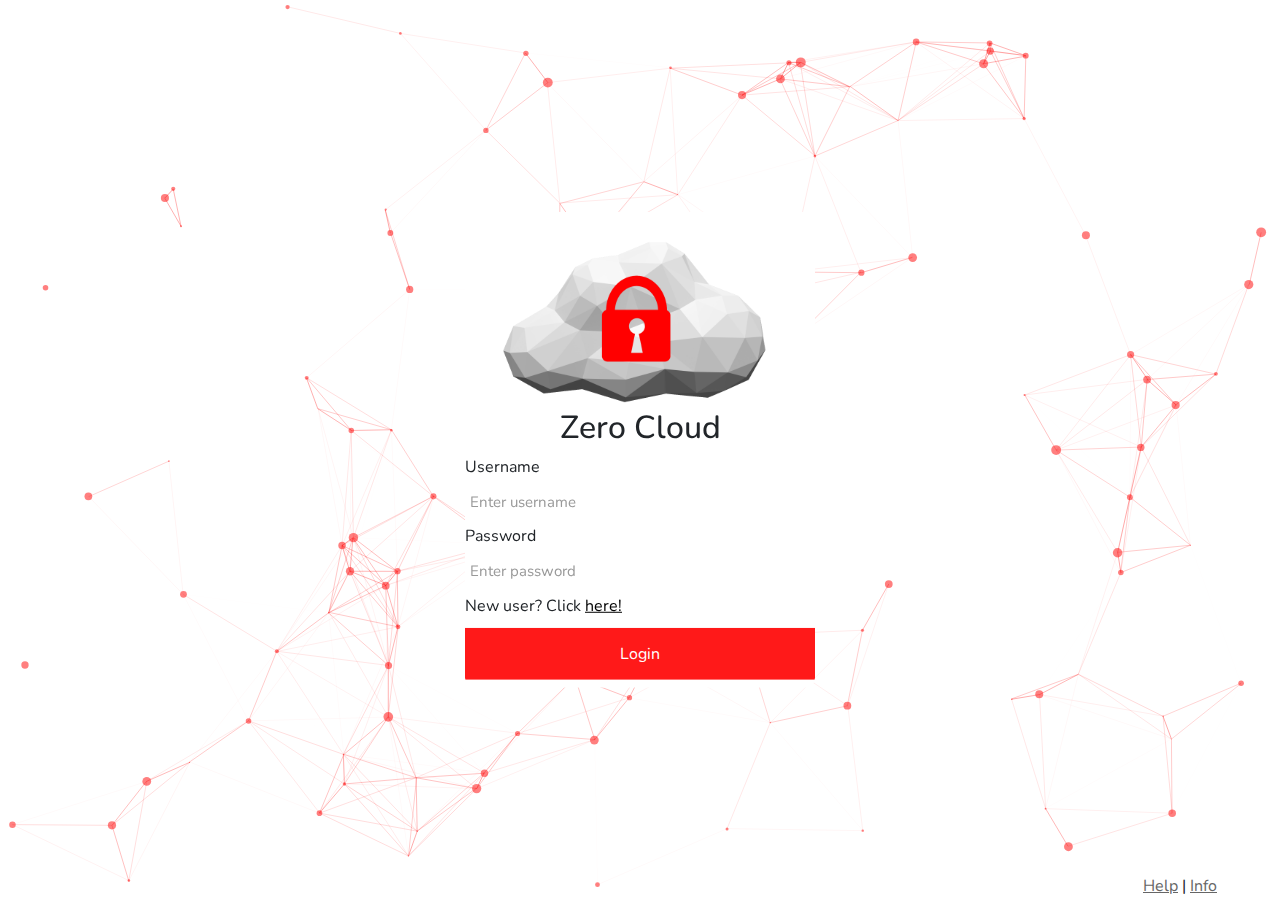
==== index.html @ 81992f3d "Add files via upload" ====
<!DOCTYPE html>
<html lang="en">
<head>
	<title>Zero Cloud</title>
	<meta charset="UTF-8">
	<meta name="viewport" content="width=device-width, initial-scale=1">
<!--===============================================================================================-->	
	<link rel="icon" type="image/png" href="images/icons/favicon.ico"/>
<!--===============================================================================================-->
	<link rel="stylesheet" type="text/css" href="css/util.css">
	<link rel="stylesheet" type="text/css" href="css/main.css">
	<link rel="stylesheet" type="text/css" href="css/bootstrap.css">
	<link rel="stylesheet" type="text/css" href="css/styles.css">
	<link href="https://fonts.googleapis.com/css?family=Nunito&display=swap" rel="stylesheet">
<!--===============================================================================================-->
	<script src="js/jquery-3.2.1.min.js"></script>
	<script src="js/somejs.js"></script>
	<script src="js/bootstrap.js"></script>

</head>
<body>
	
	<!-- <div class="limiter"> -->
	<div id="particles-js">
		<div class="wrap-login100">
			<img src="images/zc_logo.png" class="image-fit">
			<h2 class="login-header">Zero Cloud</h2>
			<form class="validate-form">
				<div class="validate-input" data-validate="Username is required">
					<span >Username</span>
					<input class="input100" type="text" name="username" placeholder="Enter username">
					<span ></span>
				</div>

				<div class="validate-input " data-validate = "Password is required">
					<span >Password</span>
					<input class="input100" type="password" name="pass" placeholder="Enter password">
					<span ></span>
				</div>

				<div>
					<div>
						New user? Click 
						<a class="login-link" data-toggle="modal" href="#myModal">
							here!
						</a>
					</div>
				</div>

				<div>
					<button >
						Login
					</button>
				</div>
			</form>
		</div>
	</div>

	<div class="modal fade" id="myModal" role="dialog">
		<div class=modal-dialog>
			<!-- Modal content-->
			<div class="modal-content">
				<div class="modal-header">
					<h4 class="modal-title">New Account Creation</h4>
				</div>
				<div class="modal-body">
					<div class="container">
						<div>
							<label for="email">Username</label>
						</div>
						<div>
							<input type="text" name="username" required placeholder="Enter Username" class="modal-input-box">
						</div>
				
						<div>
							<label for="psw">Password</label>
						</div>
						<div>
							<input type="password" name="psw" required placeholder="Enter Password" class="modal-input-box">
						</div>
				
						<div>
							<label for="psw-repeat">Confirm Password</label>
						</div>
						<div>
							<input type="password" name="psw-repeat" required placeholder="Enter Password Again" class="modal-input-box">
						</div>
		
						<div>
							<button type="submit">Submit</button>
						</div>
					</div>
				</div>
				<div class="modal-footer">
					<button type="button" class="btn btn-default" data-dismiss="modal">Close</button>
				</div>
			</div>
		</div>	
	</div>

	<div class="index-footer">
		<a href="FILL-IN-LATER">Help</a> | 
		<a href="FILL-IN-LATER">Info</a>
	</div>

<!--===============================================================================================-->
<script src="js/main.js"></script>
<script type="text/javascript" src="js/particles.js"></script>
<script type="text/javascript" src="js/app.js"></script>


</body>
</html>
---- css/util.css ----
/*[ FONT SIZE ]
///////////////////////////////////////////////////////////
*/
.fs-1 {font-size: 1px;}
.fs-2 {font-size: 2px;}
.fs-3 {font-size: 3px;}
.fs-4 {font-size: 4px;}
.fs-5 {font-size: 5px;}
.fs-6 {font-size: 6px;}
.fs-7 {font-size: 7px;}
.fs-8 {font-size: 8px;}
.fs-9 {font-size: 9px;}
.fs-10 {font-size: 10px;}
.fs-11 {font-size: 11px;}
.fs-12 {font-size: 12px;}
.fs-13 {font-size: 13px;}
.fs-14 {font-size: 14px;}
.fs-15 {font-size: 15px;}
.fs-16 {font-size: 16px;}
.fs-17 {font-size: 17px;}
.fs-18 {font-size: 18px;}
.fs-19 {font-size: 19px;}
.fs-20 {font-size: 20px;}
.fs-21 {font-size: 21px;}
.fs-22 {font-size: 22px;}
.fs-23 {font-size: 23px;}
.fs-24 {font-size: 24px;}
.fs-25 {font-size: 25px;}
.fs-26 {font-size: 26px;}
.fs-27 {font-size: 27px;}
.fs-28 {font-size: 28px;}
.fs-29 {font-size: 29px;}
.fs-30 {font-size: 30px;}
.fs-31 {font-size: 31px;}
.fs-32 {font-size: 32px;}
.fs-33 {font-size: 33px;}
.fs-34 {font-size: 34px;}
.fs-35 {font-size: 35px;}
.fs-36 {font-size: 36px;}
.fs-37 {font-size: 37px;}
.fs-38 {font-size: 38px;}
.fs-39 {font-size: 39px;}
.fs-40 {font-size: 40px;}
.fs-41 {font-size: 41px;}
.fs-42 {font-size: 42px;}
.fs-43 {font-size: 43px;}
.fs-44 {font-size: 44px;}
.fs-45 {font-size: 45px;}
.fs-46 {font-size: 46px;}
.fs-47 {font-size: 47px;}
.fs-48 {font-size: 48px;}
.fs-49 {font-size: 49px;}
.fs-50 {font-size: 50px;}
.fs-51 {font-size: 51px;}
.fs-52 {font-size: 52px;}
.fs-53 {font-size: 53px;}
.fs-54 {font-size: 54px;}
.fs-55 {font-size: 55px;}
.fs-56 {font-size: 56px;}
.fs-57 {font-size: 57px;}
.fs-58 {font-size: 58px;}
.fs-59 {font-size: 59px;}
.fs-60 {font-size: 60px;}
.fs-61 {font-size: 61px;}
.fs-62 {font-size: 62px;}
.fs-63 {font-size: 63px;}
.fs-64 {font-size: 64px;}
.fs-65 {font-size: 65px;}
.fs-66 {font-size: 66px;}
.fs-67 {font-size: 67px;}
.fs-68 {font-size: 68px;}
.fs-69 {font-size: 69px;}
.fs-70 {font-size: 70px;}
.fs-71 {font-size: 71px;}
.fs-72 {font-size: 72px;}
.fs-73 {font-size: 73px;}
.fs-74 {font-size: 74px;}
.fs-75 {font-size: 75px;}
.fs-76 {font-size: 76px;}
.fs-77 {font-size: 77px;}
.fs-78 {font-size: 78px;}
.fs-79 {font-size: 79px;}
.fs-80 {font-size: 80px;}
.fs-81 {font-size: 81px;}
.fs-82 {font-size: 82px;}
.fs-83 {font-size: 83px;}
.fs-84 {font-size: 84px;}
.fs-85 {font-size: 85px;}
.fs-86 {font-size: 86px;}
.fs-87 {font-size: 87px;}
.fs-88 {font-size: 88px;}
.fs-89 {font-size: 89px;}
.fs-90 {font-size: 90px;}
.fs-91 {font-size: 91px;}
.fs-92 {font-size: 92px;}
.fs-93 {font-size: 93px;}
.fs-94 {font-size: 94px;}
.fs-95 {font-size: 95px;}
.fs-96 {font-size: 96px;}
.fs-97 {font-size: 97px;}
.fs-98 {font-size: 98px;}
.fs-99 {font-size: 99px;}
.fs-100 {font-size: 100px;}
.fs-101 {font-size: 101px;}
.fs-102 {font-size: 102px;}
.fs-103 {font-size: 103px;}
.fs-104 {font-size: 104px;}
.fs-105 {font-size: 105px;}
.fs-106 {font-size: 106px;}
.fs-107 {font-size: 107px;}
.fs-108 {font-size: 108px;}
.fs-109 {font-size: 109px;}
.fs-110 {font-size: 110px;}
.fs-111 {font-size: 111px;}
.fs-112 {font-size: 112px;}
.fs-113 {font-size: 113px;}
.fs-114 {font-size: 114px;}
.fs-115 {font-size: 115px;}
.fs-116 {font-size: 116px;}
.fs-117 {font-size: 117px;}
.fs-118 {font-size: 118px;}
.fs-119 {font-size: 119px;}
.fs-120 {font-size: 120px;}
.fs-121 {font-size: 121px;}
.fs-122 {font-size: 122px;}
.fs-123 {font-size: 123px;}
.fs-124 {font-size: 124px;}
.fs-125 {font-size: 125px;}
.fs-126 {font-size: 126px;}
.fs-127 {font-size: 127px;}
.fs-128 {font-size: 128px;}
.fs-129 {font-size: 129px;}
.fs-130 {font-size: 130px;}
.fs-131 {font-size: 131px;}
.fs-132 {font-size: 132px;}
.fs-133 {font-size: 133px;}
.fs-134 {font-size: 134px;}
.fs-135 {font-size: 135px;}
.fs-136 {font-size: 136px;}
.fs-137 {font-size: 137px;}
.fs-138 {font-size: 138px;}
.fs-139 {font-size: 139px;}
.fs-140 {font-size: 140px;}
.fs-141 {font-size: 141px;}
.fs-142 {font-size: 142px;}
.fs-143 {font-size: 143px;}
.fs-144 {font-size: 144px;}
.fs-145 {font-size: 145px;}
.fs-146 {font-size: 146px;}
.fs-147 {font-size: 147px;}
.fs-148 {font-size: 148px;}
.fs-149 {font-size: 149px;}
.fs-150 {font-size: 150px;}
.fs-151 {font-size: 151px;}
.fs-152 {font-size: 152px;}
.fs-153 {font-size: 153px;}
.fs-154 {font-size: 154px;}
.fs-155 {font-size: 155px;}
.fs-156 {font-size: 156px;}
.fs-157 {font-size: 157px;}
.fs-158 {font-size: 158px;}
.fs-159 {font-size: 159px;}
.fs-160 {font-size: 160px;}
.fs-161 {font-size: 161px;}
.fs-162 {font-size: 162px;}
.fs-163 {font-size: 163px;}
.fs-164 {font-size: 164px;}
.fs-165 {font-size: 165px;}
.fs-166 {font-size: 166px;}
.fs-167 {font-size: 167px;}
.fs-168 {font-size: 168px;}
.fs-169 {font-size: 169px;}
.fs-170 {font-size: 170px;}
.fs-171 {font-size: 171px;}
.fs-172 {font-size: 172px;}
.fs-173 {font-size: 173px;}
.fs-174 {font-size: 174px;}
.fs-175 {font-size: 175px;}
.fs-176 {font-size: 176px;}
.fs-177 {font-size: 177px;}
.fs-178 {font-size: 178px;}
.fs-179 {font-size: 179px;}
.fs-180 {font-size: 180px;}
.fs-181 {font-size: 181px;}
.fs-182 {font-size: 182px;}
.fs-183 {font-size: 183px;}
.fs-184 {font-size: 184px;}
.fs-185 {font-size: 185px;}
.fs-186 {font-size: 186px;}
.fs-187 {font-size: 187px;}
.fs-188 {font-size: 188px;}
.fs-189 {font-size: 189px;}
.fs-190 {font-size: 190px;}
.fs-191 {font-size: 191px;}
.fs-192 {font-size: 192px;}
.fs-193 {font-size: 193px;}
.fs-194 {font-size: 194px;}
.fs-195 {font-size: 195px;}
.fs-196 {font-size: 196px;}
.fs-197 {font-size: 197px;}
.fs-198 {font-size: 198px;}
.fs-199 {font-size: 199px;}
.fs-200 {font-size: 200px;}

/*[ PADDING ]
///////////////////////////////////////////////////////////
*/
.p-t-0 {padding-top: 0px;}
.p-t-1 {padding-top: 1px;}
.p-t-2 {padding-top: 2px;}
.p-t-3 {padding-top: 3px;}
.p-t-4 {padding-top: 4px;}
.p-t-5 {padding-top: 5px;}
.p-t-6 {padding-top: 6px;}
.p-t-7 {padding-top: 7px;}
.p-t-8 {padding-top: 8px;}
.p-t-9 {padding-top: 9px;}
.p-t-10 {padding-top: 10px;}
.p-t-11 {padding-top: 11px;}
.p-t-12 {padding-top: 12px;}
.p-t-13 {padding-top: 13px;}
.p-t-14 {padding-top: 14px;}
.p-t-15 {padding-top: 15px;}
.p-t-16 {padding-top: 16px;}
.p-t-17 {padding-top: 17px;}
.p-t-18 {padding-top: 18px;}
.p-t-19 {padding-top: 19px;}
.p-t-20 {padding-top: 20px;}
.p-t-21 {padding-top: 21px;}
.p-t-22 {padding-top: 22px;}
.p-t-23 {padding-top: 23px;}
.p-t-24 {padding-top: 24px;}
.p-t-25 {padding-top: 25px;}
.p-t-26 {padding-top: 26px;}
.p-t-27 {padding-top: 27px;}
.p-t-28 {padding-top: 28px;}
.p-t-29 {padding-top: 29px;}
.p-t-30 {padding-top: 30px;}
.p-t-31 {padding-top: 31px;}
.p-t-32 {padding-top: 32px;}
.p-t-33 {padding-top: 33px;}
.p-t-34 {padding-top: 34px;}
.p-t-35 {padding-top: 35px;}
.p-t-36 {padding-top: 36px;}
.p-t-37 {padding-top: 37px;}
.p-t-38 {padding-top: 38px;}
.p-t-39 {padding-top: 39px;}
.p-t-40 {padding-top: 40px;}
.p-t-41 {padding-top: 41px;}
.p-t-42 {padding-top: 42px;}
.p-t-43 {padding-top: 43px;}
.p-t-44 {padding-top: 44px;}
.p-t-45 {padding-top: 45px;}
.p-t-46 {padding-top: 46px;}
.p-t-47 {padding-top: 47px;}
.p-t-48 {padding-top: 48px;}
.p-t-49 {padding-top: 49px;}
.p-t-50 {padding-top: 50px;}
.p-t-51 {padding-top: 51px;}
.p-t-52 {padding-top: 52px;}
.p-t-53 {padding-top: 53px;}
.p-t-54 {padding-top: 54px;}
.p-t-55 {padding-top: 55px;}
.p-t-56 {padding-top: 56px;}
.p-t-57 {padding-top: 57px;}
.p-t-58 {padding-top: 58px;}
.p-t-59 {padding-top: 59px;}
.p-t-60 {padding-top: 60px;}
.p-t-61 {padding-top: 61px;}
.p-t-62 {padding-top: 62px;}
.p-t-63 {padding-top: 63px;}
.p-t-64 {padding-top: 64px;}
.p-t-65 {padding-top: 65px;}
.p-t-66 {padding-top: 66px;}
.p-t-67 {padding-top: 67px;}
.p-t-68 {padding-top: 68px;}
.p-t-69 {padding-top: 69px;}
.p-t-70 {padding-top: 70px;}
.p-t-71 {padding-top: 71px;}
.p-t-72 {padding-top: 72px;}
.p-t-73 {padding-top: 73px;}
.p-t-74 {padding-top: 74px;}
.p-t-75 {padding-top: 75px;}
.p-t-76 {padding-top: 76px;}
.p-t-77 {padding-top: 77px;}
.p-t-78 {padding-top: 78px;}
.p-t-79 {padding-top: 79px;}
.p-t-80 {padding-top: 80px;}
.p-t-81 {padding-top: 81px;}
.p-t-82 {padding-top: 82px;}
.p-t-83 {padding-top: 83px;}
.p-t-84 {padding-top: 84px;}
.p-t-85 {padding-top: 85px;}
.p-t-86 {padding-top: 86px;}
.p-t-87 {padding-top: 87px;}
.p-t-88 {padding-top: 88px;}
.p-t-89 {padding-top: 89px;}
.p-t-90 {padding-top: 90px;}
.p-t-91 {padding-top: 91px;}
.p-t-92 {padding-top: 92px;}
.p-t-93 {padding-top: 93px;}
.p-t-94 {padding-top: 94px;}
.p-t-95 {padding-top: 95px;}
.p-t-96 {padding-top: 96px;}
.p-t-97 {padding-top: 97px;}
.p-t-98 {padding-top: 98px;}
.p-t-99 {padding-top: 99px;}
.p-t-100 {padding-top: 100px;}
.p-t-101 {padding-top: 101px;}
.p-t-102 {padding-top: 102px;}
.p-t-103 {padding-top: 103px;}
.p-t-104 {padding-top: 104px;}
.p-t-105 {padding-top: 105px;}
.p-t-106 {padding-top: 106px;}
.p-t-107 {padding-top: 107px;}
.p-t-108 {padding-top: 108px;}
.p-t-109 {padding-top: 109px;}
.p-t-110 {padding-top: 110px;}
.p-t-111 {padding-top: 111px;}
.p-t-112 {padding-top: 112px;}
.p-t-113 {padding-top: 113px;}
.p-t-114 {padding-top: 114px;}
.p-t-115 {padding-top: 115px;}
.p-t-116 {padding-top: 116px;}
.p-t-117 {padding-top: 117px;}
.p-t-118 {padding-top: 118px;}
.p-t-119 {padding-top: 119px;}
.p-t-120 {padding-top: 120px;}
.p-t-121 {padding-top: 121px;}
.p-t-122 {padding-top: 122px;}
.p-t-123 {padding-top: 123px;}
.p-t-124 {padding-top: 124px;}
.p-t-125 {padding-top: 125px;}
.p-t-126 {padding-top: 126px;}
.p-t-127 {padding-top: 127px;}
.p-t-128 {padding-top: 128px;}
.p-t-129 {padding-top: 129px;}
.p-t-130 {padding-top: 130px;}
.p-t-131 {padding-top: 131px;}
.p-t-132 {padding-top: 132px;}
.p-t-133 {padding-top: 133px;}
.p-t-134 {padding-top: 134px;}
.p-t-135 {padding-top: 135px;}
.p-t-136 {padding-top: 136px;}
.p-t-137 {padding-top: 137px;}
.p-t-138 {padding-top: 138px;}
.p-t-139 {padding-top: 139px;}
.p-t-140 {padding-top: 140px;}
.p-t-141 {padding-top: 141px;}
.p-t-142 {padding-top: 142px;}
.p-t-143 {padding-top: 143px;}
.p-t-144 {padding-top: 144px;}
.p-t-145 {padding-top: 145px;}
.p-t-146 {padding-top: 146px;}
.p-t-147 {padding-top: 147px;}
.p-t-148 {padding-top: 148px;}
.p-t-149 {padding-top: 149px;}
.p-t-150 {padding-top: 150px;}
.p-t-151 {padding-top: 151px;}
.p-t-152 {padding-top: 152px;}
.p-t-153 {padding-top: 153px;}
.p-t-154 {padding-top: 154px;}
.p-t-155 {padding-top: 155px;}
.p-t-156 {padding-top: 156px;}
.p-t-157 {padding-top: 157px;}
.p-t-158 {padding-top: 158px;}
.p-t-159 {padding-top: 159px;}
.p-t-160 {padding-top: 160px;}
.p-t-161 {padding-top: 161px;}
.p-t-162 {padding-top: 162px;}
.p-t-163 {padding-top: 163px;}
.p-t-164 {padding-top: 164px;}
.p-t-165 {padding-top: 165px;}
.p-t-166 {padding-top: 166px;}
.p-t-167 {padding-top: 167px;}
.p-t-168 {padding-top: 168px;}
.p-t-169 {padding-top: 169px;}
.p-t-170 {padding-top: 170px;}
.p-t-171 {padding-top: 171px;}
.p-t-172 {padding-top: 172px;}
.p-t-173 {padding-top: 173px;}
.p-t-174 {padding-top: 174px;}
.p-t-175 {padding-top: 175px;}
.p-t-176 {padding-top: 176px;}
.p-t-177 {padding-top: 177px;}
.p-t-178 {padding-top: 178px;}
.p-t-179 {padding-top: 179px;}
.p-t-180 {padding-top: 180px;}
.p-t-181 {padding-top: 181px;}
.p-t-182 {padding-top: 182px;}
.p-t-183 {padding-top: 183px;}
.p-t-184 {padding-top: 184px;}
.p-t-185 {padding-top: 185px;}
.p-t-186 {padding-top: 186px;}
.p-t-187 {padding-top: 187px;}
.p-t-188 {padding-top: 188px;}
.p-t-189 {padding-top: 189px;}
.p-t-190 {padding-top: 190px;}
.p-t-191 {padding-top: 191px;}
.p-t-192 {padding-top: 192px;}
.p-t-193 {padding-top: 193px;}
.p-t-194 {padding-top: 194px;}
.p-t-195 {padding-top: 195px;}
.p-t-196 {padding-top: 196px;}
.p-t-197 {padding-top: 197px;}
.p-t-198 {padding-top: 198px;}
.p-t-199 {padding-top: 199px;}
.p-t-200 {padding-top: 200px;}
.p-t-201 {padding-top: 201px;}
.p-t-202 {padding-top: 202px;}
.p-t-203 {padding-top: 203px;}
.p-t-204 {padding-top: 204px;}
.p-t-205 {padding-top: 205px;}
.p-t-206 {padding-top: 206px;}
.p-t-207 {padding-top: 207px;}
.p-t-208 {padding-top: 208px;}
.p-t-209 {padding-top: 209px;}
.p-t-210 {padding-top: 210px;}
.p-t-211 {padding-top: 211px;}
.p-t-212 {padding-top: 212px;}
.p-t-213 {padding-top: 213px;}
.p-t-214 {padding-top: 214px;}
.p-t-215 {padding-top: 215px;}
.p-t-216 {padding-top: 216px;}
.p-t-217 {padding-top: 217px;}
.p-t-218 {padding-top: 218px;}
.p-t-219 {padding-top: 219px;}
.p-t-220 {padding-top: 220px;}
.p-t-221 {padding-top: 221px;}
.p-t-222 {padding-top: 222px;}
.p-t-223 {padding-top: 223px;}
.p-t-224 {padding-top: 224px;}
.p-t-225 {padding-top: 225px;}
.p-t-226 {padding-top: 226px;}
.p-t-227 {padding-top: 227px;}
.p-t-228 {padding-top: 228px;}
.p-t-229 {padding-top: 229px;}
.p-t-230 {padding-top: 230px;}
.p-t-231 {padding-top: 231px;}
.p-t-232 {padding-top: 232px;}
.p-t-233 {padding-top: 233px;}
.p-t-234 {padding-top: 234px;}
.p-t-235 {padding-top: 235px;}
.p-t-236 {padding-top: 236px;}
.p-t-237 {padding-top: 237px;}
.p-t-238 {padding-top: 238px;}
.p-t-239 {padding-top: 239px;}
.p-t-240 {padding-top: 240px;}
.p-t-241 {padding-top: 241px;}
.p-t-242 {padding-top: 242px;}
.p-t-243 {padding-top: 243px;}
.p-t-244 {padding-top: 244px;}
.p-t-245 {padding-top: 245px;}
.p-t-246 {padding-top: 246px;}
.p-t-247 {padding-top: 247px;}
.p-t-248 {padding-top: 248px;}
.p-t-249 {padding-top: 249px;}
.p-t-250 {padding-top: 250px;}
.p-b-0 {padding-bottom: 0px;}
.p-b-1 {padding-bottom: 1px;}
.p-b-2 {padding-bottom: 2px;}
.p-b-3 {padding-bottom: 3px;}
.p-b-4 {padding-bottom: 4px;}
.p-b-5 {padding-bottom: 5px;}
.p-b-6 {padding-bottom: 6px;}
.p-b-7 {padding-bottom: 7px;}
.p-b-8 {padding-bottom: 8px;}
.p-b-9 {padding-bottom: 9px;}
.p-b-10 {padding-bottom: 10px;}
.p-b-11 {padding-bottom: 11px;}
.p-b-12 {padding-bottom: 12px;}
.p-b-13 {padding-bottom: 13px;}
.p-b-14 {padding-bottom: 14px;}
.p-b-15 {padding-bottom: 15px;}
.p-b-16 {padding-bottom: 16px;}
.p-b-17 {padding-bottom: 17px;}
.p-b-18 {padding-bottom: 18px;}
.p-b-19 {padding-bottom: 19px;}
.p-b-20 {padding-bottom: 20px;}
.p-b-21 {padding-bottom: 21px;}
.p-b-22 {padding-bottom: 22px;}
.p-b-23 {padding-bottom: 23px;}
.p-b-24 {padding-bottom: 24px;}
.p-b-25 {padding-bottom: 25px;}
.p-b-26 {padding-bottom: 26px;}
.p-b-27 {padding-bottom: 27px;}
.p-b-28 {padding-bottom: 28px;}
.p-b-29 {padding-bottom: 29px;}
.p-b-30 {padding-bottom: 30px;}
.p-b-31 {padding-bottom: 31px;}
.p-b-32 {padding-bottom: 32px;}
.p-b-33 {padding-bottom: 33px;}
.p-b-34 {padding-bottom: 34px;}
.p-b-35 {padding-bottom: 35px;}
.p-b-36 {padding-bottom: 36px;}
.p-b-37 {padding-bottom: 37px;}
.p-b-38 {padding-bottom: 38px;}
.p-b-39 {padding-bottom: 39px;}
.p-b-40 {padding-bottom: 40px;}
.p-b-41 {padding-bottom: 41px;}
.p-b-42 {padding-bottom: 42px;}
.p-b-43 {padding-bottom: 43px;}
.p-b-44 {padding-bottom: 44px;}
.p-b-45 {padding-bottom: 45px;}
.p-b-46 {padding-bottom: 46px;}
.p-b-47 {padding-bottom: 47px;}
.p-b-48 {padding-bottom: 48px;}
.p-b-49 {padding-bottom: 49px;}
.p-b-50 {padding-bottom: 50px;}
.p-b-51 {padding-bottom: 51px;}
.p-b-52 {padding-bottom: 52px;}
.p-b-53 {padding-bottom: 53px;}
.p-b-54 {padding-bottom: 54px;}
.p-b-55 {padding-bottom: 55px;}
.p-b-56 {padding-bottom: 56px;}
.p-b-57 {padding-bottom: 57px;}
.p-b-58 {padding-bottom: 58px;}
.p-b-59 {padding-bottom: 59px;}
.p-b-60 {padding-bottom: 60px;}
.p-b-61 {padding-bottom: 61px;}
.p-b-62 {padding-bottom: 62px;}
.p-b-63 {padding-bottom: 63px;}
.p-b-64 {padding-bottom: 64px;}
.p-b-65 {padding-bottom: 65px;}
.p-b-66 {padding-bottom: 66px;}
.p-b-67 {padding-bottom: 67px;}
.p-b-68 {padding-bottom: 68px;}
.p-b-69 {padding-bottom: 69px;}
.p-b-70 {padding-bottom: 70px;}
.p-b-71 {padding-bottom: 71px;}
.p-b-72 {padding-bottom: 72px;}
.p-b-73 {padding-bottom: 73px;}
.p-b-74 {padding-bottom: 74px;}
.p-b-75 {padding-bottom: 75px;}
.p-b-76 {padding-bottom: 76px;}
.p-b-77 {padding-bottom: 77px;}
.p-b-78 {padding-bottom: 78px;}
.p-b-79 {padding-bottom: 79px;}
.p-b-80 {padding-bottom: 80px;}
.p-b-81 {padding-bottom: 81px;}
.p-b-82 {padding-bottom: 82px;}
.p-b-83 {padding-bottom: 83px;}
.p-b-84 {padding-bottom: 84px;}
.p-b-85 {padding-bottom: 85px;}
.p-b-86 {padding-bottom: 86px;}
.p-b-87 {padding-bottom: 87px;}
.p-b-88 {padding-bottom: 88px;}
.p-b-89 {padding-bottom: 89px;}
.p-b-90 {padding-bottom: 90px;}
.p-b-91 {padding-bottom: 91px;}
.p-b-92 {padding-bottom: 92px;}
.p-b-93 {padding-bottom: 93px;}
.p-b-94 {padding-bottom: 94px;}
.p-b-95 {padding-bottom: 95px;}
.p-b-96 {padding-bottom: 96px;}
.p-b-97 {padding-bottom: 97px;}
.p-b-98 {padding-bottom: 98px;}
.p-b-99 {padding-bottom: 99px;}
.p-b-100 {padding-bottom: 100px;}
.p-b-101 {padding-bottom: 101px;}
.p-b-102 {padding-bottom: 102px;}
.p-b-103 {padding-bottom: 103px;}
.p-b-104 {padding-bottom: 104px;}
.p-b-105 {padding-bottom: 105px;}
.p-b-106 {padding-bottom: 106px;}
.p-b-107 {padding-bottom: 107px;}
.p-b-108 {padding-bottom: 108px;}
.p-b-109 {padding-bottom: 109px;}
.p-b-110 {padding-bottom: 110px;}
.p-b-111 {padding-bottom: 111px;}
.p-b-112 {padding-bottom: 112px;}
.p-b-113 {padding-bottom: 113px;}
.p-b-114 {padding-bottom: 114px;}
.p-b-115 {padding-bottom: 115px;}
.p-b-116 {padding-bottom: 116px;}
.p-b-117 {padding-bottom: 117px;}
.p-b-118 {padding-bottom: 118px;}
.p-b-119 {padding-bottom: 119px;}
.p-b-120 {padding-bottom: 120px;}
.p-b-121 {padding-bottom: 121px;}
.p-b-122 {padding-bottom: 122px;}
.p-b-123 {padding-bottom: 123px;}
.p-b-124 {padding-bottom: 124px;}
.p-b-125 {padding-bottom: 125px;}
.p-b-126 {padding-bottom: 126px;}
.p-b-127 {padding-bottom: 127px;}
.p-b-128 {padding-bottom: 128px;}
.p-b-129 {padding-bottom: 129px;}
.p-b-130 {padding-bottom: 130px;}
.p-b-131 {padding-bottom: 131px;}
.p-b-132 {padding-bottom: 132px;}
.p-b-133 {padding-bottom: 133px;}
.p-b-134 {padding-bottom: 134px;}
.p-b-135 {padding-bottom: 135px;}
.p-b-136 {padding-bottom: 136px;}
.p-b-137 {padding-bottom: 137px;}
.p-b-138 {padding-bottom: 138px;}
.p-b-139 {padding-bottom: 139px;}
.p-b-140 {padding-bottom: 140px;}
.p-b-141 {padding-bottom: 141px;}
.p-b-142 {padding-bottom: 142px;}
.p-b-143 {padding-bottom: 143px;}
.p-b-144 {padding-bottom: 144px;}
.p-b-145 {padding-bottom: 145px;}
.p-b-146 {padding-bottom: 146px;}
.p-b-147 {padding-bottom: 147px;}
.p-b-148 {padding-bottom: 148px;}
.p-b-149 {padding-bottom: 149px;}
.p-b-150 {padding-bottom: 150px;}
.p-b-151 {padding-bottom: 151px;}
.p-b-152 {padding-bottom: 152px;}
.p-b-153 {padding-bottom: 153px;}
.p-b-154 {padding-bottom: 154px;}
.p-b-155 {padding-bottom: 155px;}
.p-b-156 {padding-bottom: 156px;}
.p-b-157 {padding-bottom: 157px;}
.p-b-158 {padding-bottom: 158px;}
.p-b-159 {padding-bottom: 159px;}
.p-b-160 {padding-bottom: 160px;}
.p-b-161 {padding-bottom: 161px;}
.p-b-162 {padding-bottom: 162px;}
.p-b-163 {padding-bottom: 163px;}
.p-b-164 {padding-bottom: 164px;}
.p-b-165 {padding-bottom: 165px;}
.p-b-166 {padding-bottom: 166px;}
.p-b-167 {padding-bottom: 167px;}
.p-b-168 {padding-bottom: 168px;}
.p-b-169 {padding-bottom: 169px;}
.p-b-170 {padding-bottom: 170px;}
.p-b-171 {padding-bottom: 171px;}
.p-b-172 {padding-bottom: 172px;}
.p-b-173 {padding-bottom: 173px;}
.p-b-174 {padding-bottom: 174px;}
.p-b-175 {padding-bottom: 175px;}
.p-b-176 {padding-bottom: 176px;}
.p-b-177 {padding-bottom: 177px;}
.p-b-178 {padding-bottom: 178px;}
.p-b-179 {padding-bottom: 179px;}
.p-b-180 {padding-bottom: 180px;}
.p-b-181 {padding-bottom: 181px;}
.p-b-182 {padding-bottom: 182px;}
.p-b-183 {padding-bottom: 183px;}
.p-b-184 {padding-bottom: 184px;}
.p-b-185 {padding-bottom: 185px;}
.p-b-186 {padding-bottom: 186px;}
.p-b-187 {padding-bottom: 187px;}
.p-b-188 {padding-bottom: 188px;}
.p-b-189 {padding-bottom: 189px;}
.p-b-190 {padding-bottom: 190px;}
.p-b-191 {padding-bottom: 191px;}
.p-b-192 {padding-bottom: 192px;}
.p-b-193 {padding-bottom: 193px;}
.p-b-194 {padding-bottom: 194px;}
.p-b-195 {padding-bottom: 195px;}
.p-b-196 {padding-bottom: 196px;}
.p-b-197 {padding-bottom: 197px;}
.p-b-198 {padding-bottom: 198px;}
.p-b-199 {padding-bottom: 199px;}
.p-b-200 {padding-bottom: 200px;}
.p-b-201 {padding-bottom: 201px;}
.p-b-202 {padding-bottom: 202px;}
.p-b-203 {padding-bottom: 203px;}
.p-b-204 {padding-bottom: 204px;}
.p-b-205 {padding-bottom: 205px;}
.p-b-206 {padding-bottom: 206px;}
.p-b-207 {padding-bottom: 207px;}
.p-b-208 {padding-bottom: 208px;}
.p-b-209 {padding-bottom: 209px;}
.p-b-210 {padding-bottom: 210px;}
.p-b-211 {padding-bottom: 211px;}
.p-b-212 {padding-bottom: 212px;}
.p-b-213 {padding-bottom: 213px;}
.p-b-214 {padding-bottom: 214px;}
.p-b-215 {padding-bottom: 215px;}
.p-b-216 {padding-bottom: 216px;}
.p-b-217 {padding-bottom: 217px;}
.p-b-218 {padding-bottom: 218px;}
.p-b-219 {padding-bottom: 219px;}
.p-b-220 {padding-bottom: 220px;}
.p-b-221 {padding-bottom: 221px;}
.p-b-222 {padding-bottom: 222px;}
.p-b-223 {padding-bottom: 223px;}
.p-b-224 {padding-bottom: 224px;}
.p-b-225 {padding-bottom: 225px;}
.p-b-226 {padding-bottom: 226px;}
.p-b-227 {padding-bottom: 227px;}
.p-b-228 {padding-bottom: 228px;}
.p-b-229 {padding-bottom: 229px;}
.p-b-230 {padding-bottom: 230px;}
.p-b-231 {padding-bottom: 231px;}
.p-b-232 {padding-bottom: 232px;}
.p-b-233 {padding-bottom: 233px;}
.p-b-234 {padding-bottom: 234px;}
.p-b-235 {padding-bottom: 235px;}
.p-b-236 {padding-bottom: 236px;}
.p-b-237 {padding-bottom: 237px;}
.p-b-238 {padding-bottom: 238px;}
.p-b-239 {padding-bottom: 239px;}
.p-b-240 {padding-bottom: 240px;}
.p-b-241 {padding-bottom: 241px;}
.p-b-242 {padding-bottom: 242px;}
.p-b-243 {padding-bottom: 243px;}
.p-b-244 {padding-bottom: 244px;}
.p-b-245 {padding-bottom: 245px;}
.p-b-246 {padding-bottom: 246px;}
.p-b-247 {padding-bottom: 247px;}
.p-b-248 {padding-bottom: 248px;}
.p-b-249 {padding-bottom: 249px;}
.p-b-250 {padding-bottom: 250px;}
.p-l-0 {padding-left: 0px;}
.p-l-1 {padding-left: 1px;}
.p-l-2 {padding-left: 2px;}
.p-l-3 {padding-left: 3px;}
.p-l-4 {padding-left: 4px;}
.p-l-5 {padding-left: 5px;}
.p-l-6 {padding-left: 6px;}
.p-l-7 {padding-left: 7px;}
.p-l-8 {padding-left: 8px;}
.p-l-9 {padding-left: 9px;}
.p-l-10 {padding-left: 10px;}
.p-l-11 {padding-left: 11px;}
.p-l-12 {padding-left: 12px;}
.p-l-13 {padding-left: 13px;}
.p-l-14 {padding-left: 14px;}
.p-l-15 {padding-left: 15px;}
.p-l-16 {padding-left: 16px;}
.p-l-17 {padding-left: 17px;}
.p-l-18 {padding-left: 18px;}
.p-l-19 {padding-left: 19px;}
.p-l-20 {padding-left: 20px;}
.p-l-21 {padding-left: 21px;}
.p-l-22 {padding-left: 22px;}
.p-l-23 {padding-left: 23px;}
.p-l-24 {padding-left: 24px;}
.p-l-25 {padding-left: 25px;}
.p-l-26 {padding-left: 26px;}
.p-l-27 {padding-left: 27px;}
.p-l-28 {padding-left: 28px;}
.p-l-29 {padding-left: 29px;}
.p-l-30 {padding-left: 30px;}
.p-l-31 {padding-left: 31px;}
.p-l-32 {padding-left: 32px;}
.p-l-33 {padding-left: 33px;}
.p-l-34 {padding-left: 34px;}
.p-l-35 {padding-left: 35px;}
.p-l-36 {padding-left: 36px;}
.p-l-37 {padding-left: 37px;}
.p-l-38 {padding-left: 38px;}
.p-l-39 {padding-left: 39px;}
.p-l-40 {padding-left: 40px;}
.p-l-41 {padding-left: 41px;}
.p-l-42 {padding-left: 42px;}
.p-l-43 {padding-left: 43px;}
.p-l-44 {padding-left: 44px;}
.p-l-45 {padding-left: 45px;}
.p-l-46 {padding-left: 46px;}
.p-l-47 {padding-left: 47px;}
.p-l-48 {padding-left: 48px;}
.p-l-49 {padding-left: 49px;}
.p-l-50 {padding-left: 50px;}
.p-l-51 {padding-left: 51px;}
.p-l-52 {padding-left: 52px;}
.p-l-53 {padding-left: 53px;}
.p-l-54 {padding-left: 54px;}
.p-l-55 {padding-left: 55px;}
.p-l-56 {padding-left: 56px;}
.p-l-57 {padding-left: 57px;}
.p-l-58 {padding-left: 58px;}
.p-l-59 {padding-left: 59px;}
.p-l-60 {padding-left: 60px;}
.p-l-61 {padding-left: 61px;}
.p-l-62 {padding-left: 62px;}
.p-l-63 {padding-left: 63px;}
.p-l-64 {padding-left: 64px;}
.p-l-65 {padding-left: 65px;}
.p-l-66 {padding-left: 66px;}
.p-l-67 {padding-left: 67px;}
.p-l-68 {padding-left: 68px;}
.p-l-69 {padding-left: 69px;}
.p-l-70 {padding-left: 70px;}
.p-l-71 {padding-left: 71px;}
.p-l-72 {padding-left: 72px;}
.p-l-73 {padding-left: 73px;}
.p-l-74 {padding-left: 74px;}
.p-l-75 {padding-left: 75px;}
.p-l-76 {padding-left: 76px;}
.p-l-77 {padding-left: 77px;}
.p-l-78 {padding-left: 78px;}
.p-l-79 {padding-left: 79px;}
.p-l-80 {padding-left: 80px;}
.p-l-81 {padding-left: 81px;}
.p-l-82 {padding-left: 82px;}
.p-l-83 {padding-left: 83px;}
.p-l-84 {padding-left: 84px;}
.p-l-85 {padding-left: 85px;}
.p-l-86 {padding-left: 86px;}
.p-l-87 {padding-left: 87px;}
.p-l-88 {padding-left: 88px;}
.p-l-89 {padding-left: 89px;}
.p-l-90 {padding-left: 90px;}
.p-l-91 {padding-left: 91px;}
.p-l-92 {padding-left: 92px;}
.p-l-93 {padding-left: 93px;}
.p-l-94 {padding-left: 94px;}
.p-l-95 {padding-left: 95px;}
.p-l-96 {padding-left: 96px;}
.p-l-97 {padding-left: 97px;}
.p-l-98 {padding-left: 98px;}
.p-l-99 {padding-left: 99px;}
.p-l-100 {padding-left: 100px;}
.p-l-101 {padding-left: 101px;}
.p-l-102 {padding-left: 102px;}
.p-l-103 {padding-left: 103px;}
.p-l-104 {padding-left: 104px;}
.p-l-105 {padding-left: 105px;}
.p-l-106 {padding-left: 106px;}
.p-l-107 {padding-left: 107px;}
.p-l-108 {padding-left: 108px;}
.p-l-109 {padding-left: 109px;}
.p-l-110 {padding-left: 110px;}
.p-l-111 {padding-left: 111px;}
.p-l-112 {padding-left: 112px;}
.p-l-113 {padding-left: 113px;}
.p-l-114 {padding-left: 114px;}
.p-l-115 {padding-left: 115px;}
.p-l-116 {padding-left: 116px;}
.p-l-117 {padding-left: 117px;}
.p-l-118 {padding-left: 118px;}
.p-l-119 {padding-left: 119px;}
.p-l-120 {padding-left: 120px;}
.p-l-121 {padding-left: 121px;}
.p-l-122 {padding-left: 122px;}
.p-l-123 {padding-left: 123px;}
.p-l-124 {padding-left: 124px;}
.p-l-125 {padding-left: 125px;}
.p-l-126 {padding-left: 126px;}
.p-l-127 {padding-left: 127px;}
.p-l-128 {padding-left: 128px;}
.p-l-129 {padding-left: 129px;}
.p-l-130 {padding-left: 130px;}
.p-l-131 {padding-left: 131px;}
.p-l-132 {padding-left: 132px;}
.p-l-133 {padding-left: 133px;}
.p-l-134 {padding-left: 134px;}
.p-l-135 {padding-left: 135px;}
.p-l-136 {padding-left: 136px;}
.p-l-137 {padding-left: 137px;}
.p-l-138 {padding-left: 138px;}
.p-l-139 {padding-left: 139px;}
.p-l-140 {padding-left: 140px;}
.p-l-141 {padding-left: 141px;}
.p-l-142 {padding-left: 142px;}
.p-l-143 {padding-left: 143px;}
.p-l-144 {padding-left: 144px;}
.p-l-145 {padding-left: 145px;}
.p-l-146 {padding-left: 146px;}
.p-l-147 {padding-left: 147px;}
.p-l-148 {padding-left: 148px;}
.p-l-149 {padding-left: 149px;}
.p-l-150 {padding-left: 150px;}
.p-l-151 {padding-left: 151px;}
.p-l-152 {padding-left: 152px;}
.p-l-153 {padding-left: 153px;}
.p-l-154 {padding-left: 154px;}
.p-l-155 {padding-left: 155px;}
.p-l-156 {padding-left: 156px;}
.p-l-157 {padding-left: 157px;}
.p-l-158 {padding-left: 158px;}
.p-l-159 {padding-left: 159px;}
.p-l-160 {padding-left: 160px;}
.p-l-161 {padding-left: 161px;}
.p-l-162 {padding-left: 162px;}
.p-l-163 {padding-left: 163px;}
.p-l-164 {padding-left: 164px;}
.p-l-165 {padding-left: 165px;}
.p-l-166 {padding-left: 166px;}
.p-l-167 {padding-left: 167px;}
.p-l-168 {padding-left: 168px;}
.p-l-169 {padding-left: 169px;}
.p-l-170 {padding-left: 170px;}
.p-l-171 {padding-left: 171px;}
.p-l-172 {padding-left: 172px;}
.p-l-173 {padding-left: 173px;}
.p-l-174 {padding-left: 174px;}
.p-l-175 {padding-left: 175px;}
.p-l-176 {padding-left: 176px;}
.p-l-177 {padding-left: 177px;}
.p-l-178 {padding-left: 178px;}
.p-l-179 {padding-left: 179px;}
.p-l-180 {padding-left: 180px;}
.p-l-181 {padding-left: 181px;}
.p-l-182 {padding-left: 182px;}
.p-l-183 {padding-left: 183px;}
.p-l-184 {padding-left: 184px;}
.p-l-185 {padding-left: 185px;}
.p-l-186 {padding-left: 186px;}
.p-l-187 {padding-left: 187px;}
.p-l-188 {padding-left: 188px;}
.p-l-189 {padding-left: 189px;}
.p-l-190 {padding-left: 190px;}
.p-l-191 {padding-left: 191px;}
.p-l-192 {padding-left: 192px;}
.p-l-193 {padding-left: 193px;}
.p-l-194 {padding-left: 194px;}
.p-l-195 {padding-left: 195px;}
.p-l-196 {padding-left: 196px;}
.p-l-197 {padding-left: 197px;}
.p-l-198 {padding-left: 198px;}
.p-l-199 {padding-left: 199px;}
.p-l-200 {padding-left: 200px;}
.p-l-201 {padding-left: 201px;}
.p-l-202 {padding-left: 202px;}
.p-l-203 {padding-left: 203px;}
.p-l-204 {padding-left: 204px;}
.p-l-205 {padding-left: 205px;}
.p-l-206 {padding-left: 206px;}
.p-l-207 {padding-left: 207px;}
.p-l-208 {padding-left: 208px;}
.p-l-209 {padding-left: 209px;}
.p-l-210 {padding-left: 210px;}
.p-l-211 {padding-left: 211px;}
.p-l-212 {padding-left: 212px;}
.p-l-213 {padding-left: 213px;}
.p-l-214 {padding-left: 214px;}
.p-l-215 {padding-left: 215px;}
.p-l-216 {padding-left: 216px;}
.p-l-217 {padding-left: 217px;}
.p-l-218 {padding-left: 218px;}
.p-l-219 {padding-left: 219px;}
.p-l-220 {padding-left: 220px;}
.p-l-221 {padding-left: 221px;}
.p-l-222 {padding-left: 222px;}
.p-l-223 {padding-left: 223px;}
.p-l-224 {padding-left: 224px;}
.p-l-225 {padding-left: 225px;}
.p-l-226 {padding-left: 226px;}
.p-l-227 {padding-left: 227px;}
.p-l-228 {padding-left: 228px;}
.p-l-229 {padding-left: 229px;}
.p-l-230 {padding-left: 230px;}
.p-l-231 {padding-left: 231px;}
.p-l-232 {padding-left: 232px;}
.p-l-233 {padding-left: 233px;}
.p-l-234 {padding-left: 234px;}
.p-l-235 {padding-left: 235px;}
.p-l-236 {padding-left: 236px;}
.p-l-237 {padding-left: 237px;}
.p-l-238 {padding-left: 238px;}
.p-l-239 {padding-left: 239px;}
.p-l-240 {padding-left: 240px;}
.p-l-241 {padding-left: 241px;}
.p-l-242 {padding-left: 242px;}
.p-l-243 {padding-left: 243px;}
.p-l-244 {padding-left: 244px;}
.p-l-245 {padding-left: 245px;}
.p-l-246 {padding-left: 246px;}
.p-l-247 {padding-left: 247px;}
.p-l-248 {padding-left: 248px;}
.p-l-249 {padding-left: 249px;}
.p-l-250 {padding-left: 250px;}
.p-r-0 {padding-right: 0px;}
.p-r-1 {padding-right: 1px;}
.p-r-2 {padding-right: 2px;}
.p-r-3 {padding-right: 3px;}
.p-r-4 {padding-right: 4px;}
.p-r-5 {padding-right: 5px;}
.p-r-6 {padding-right: 6px;}
.p-r-7 {padding-right: 7px;}
.p-r-8 {padding-right: 8px;}
.p-r-9 {padding-right: 9px;}
.p-r-10 {padding-right: 10px;}
.p-r-11 {padding-right: 11px;}
.p-r-12 {padding-right: 12px;}
.p-r-13 {padding-right: 13px;}
.p-r-14 {padding-right: 14px;}
.p-r-15 {padding-right: 15px;}
.p-r-16 {padding-right: 16px;}
.p-r-17 {padding-right: 17px;}
.p-r-18 {padding-right: 18px;}
.p-r-19 {padding-right: 19px;}
.p-r-20 {padding-right: 20px;}
.p-r-21 {padding-right: 21px;}
.p-r-22 {padding-right: 22px;}
.p-r-23 {padding-right: 23px;}
.p-r-24 {padding-right: 24px;}
.p-r-25 {padding-right: 25px;}
.p-r-26 {padding-right: 26px;}
.p-r-27 {padding-right: 27px;}
.p-r-28 {padding-right: 28px;}
.p-r-29 {padding-right: 29px;}
.p-r-30 {padding-right: 30px;}
.p-r-31 {padding-right: 31px;}
.p-r-32 {padding-right: 32px;}
.p-r-33 {padding-right: 33px;}
.p-r-34 {padding-right: 34px;}
.p-r-35 {padding-right: 35px;}
.p-r-36 {padding-right: 36px;}
.p-r-37 {padding-right: 37px;}
.p-r-38 {padding-right: 38px;}
.p-r-39 {padding-right: 39px;}
.p-r-40 {padding-right: 40px;}
.p-r-41 {padding-right: 41px;}
.p-r-42 {padding-right: 42px;}
.p-r-43 {padding-right: 43px;}
.p-r-44 {padding-right: 44px;}
.p-r-45 {padding-right: 45px;}
.p-r-46 {padding-right: 46px;}
.p-r-47 {padding-right: 47px;}
.p-r-48 {padding-right: 48px;}
.p-r-49 {padding-right: 49px;}
.p-r-50 {padding-right: 50px;}
.p-r-51 {padding-right: 51px;}
.p-r-52 {padding-right: 52px;}
.p-r-53 {padding-right: 53px;}
.p-r-54 {padding-right: 54px;}
.p-r-55 {padding-right: 55px;}
.p-r-56 {padding-right: 56px;}
.p-r-57 {padding-right: 57px;}
.p-r-58 {padding-right: 58px;}
.p-r-59 {padding-right: 59px;}
.p-r-60 {padding-right: 60px;}
.p-r-61 {padding-right: 61px;}
.p-r-62 {padding-right: 62px;}
.p-r-63 {padding-right: 63px;}
.p-r-64 {padding-right: 64px;}
.p-r-65 {padding-right: 65px;}
.p-r-66 {padding-right: 66px;}
.p-r-67 {padding-right: 67px;}
.p-r-68 {padding-right: 68px;}
.p-r-69 {padding-right: 69px;}
.p-r-70 {padding-right: 70px;}
.p-r-71 {padding-right: 71px;}
.p-r-72 {padding-right: 72px;}
.p-r-73 {padding-right: 73px;}
.p-r-74 {padding-right: 74px;}
.p-r-75 {padding-right: 75px;}
.p-r-76 {padding-right: 76px;}
.p-r-77 {padding-right: 77px;}
.p-r-78 {padding-right: 78px;}
.p-r-79 {padding-right: 79px;}
.p-r-80 {padding-right: 80px;}
.p-r-81 {padding-right: 81px;}
.p-r-82 {padding-right: 82px;}
.p-r-83 {padding-right: 83px;}
.p-r-84 {padding-right: 84px;}
.p-r-85 {padding-right: 85px;}
.p-r-86 {padding-right: 86px;}
.p-r-87 {padding-right: 87px;}
.p-r-88 {padding-right: 88px;}
.p-r-89 {padding-right: 89px;}
.p-r-90 {padding-right: 90px;}
.p-r-91 {padding-right: 91px;}
.p-r-92 {padding-right: 92px;}
.p-r-93 {padding-right: 93px;}
.p-r-94 {padding-right: 94px;}
.p-r-95 {padding-right: 95px;}
.p-r-96 {padding-right: 96px;}
.p-r-97 {padding-right: 97px;}
.p-r-98 {padding-right: 98px;}
.p-r-99 {padding-right: 99px;}
.p-r-100 {padding-right: 100px;}
.p-r-101 {padding-right: 101px;}
.p-r-102 {padding-right: 102px;}
.p-r-103 {padding-right: 103px;}
.p-r-104 {padding-right: 104px;}
.p-r-105 {padding-right: 105px;}
.p-r-106 {padding-right: 106px;}
.p-r-107 {padding-right: 107px;}
.p-r-108 {padding-right: 108px;}
.p-r-109 {padding-right: 109px;}
.p-r-110 {padding-right: 110px;}
.p-r-111 {padding-right: 111px;}
.p-r-112 {padding-right: 112px;}
.p-r-113 {padding-right: 113px;}
.p-r-114 {padding-right: 114px;}
.p-r-115 {padding-right: 115px;}
.p-r-116 {padding-right: 116px;}
.p-r-117 {padding-right: 117px;}
.p-r-118 {padding-right: 118px;}
.p-r-119 {padding-right: 119px;}
.p-r-120 {padding-right: 120px;}
.p-r-121 {padding-right: 121px;}
.p-r-122 {padding-right: 122px;}
.p-r-123 {padding-right: 123px;}
.p-r-124 {padding-right: 124px;}
.p-r-125 {padding-right: 125px;}
.p-r-126 {padding-right: 126px;}
.p-r-127 {padding-right: 127px;}
.p-r-128 {padding-right: 128px;}
.p-r-129 {padding-right: 129px;}
.p-r-130 {padding-right: 130px;}
.p-r-131 {padding-right: 131px;}
.p-r-132 {padding-right: 132px;}
.p-r-133 {padding-right: 133px;}
.p-r-134 {padding-right: 134px;}
.p-r-135 {padding-right: 135px;}
.p-r-136 {padding-right: 136px;}
.p-r-137 {padding-right: 137px;}
.p-r-138 {padding-right: 138px;}
.p-r-139 {padding-right: 139px;}
.p-r-140 {padding-right: 140px;}
.p-r-141 {padding-right: 141px;}
.p-r-142 {padding-right: 142px;}
.p-r-143 {padding-right: 143px;}
.p-r-144 {padding-right: 144px;}
.p-r-145 {padding-right: 145px;}
.p-r-146 {padding-right: 146px;}
.p-r-147 {padding-right: 147px;}
.p-r-148 {padding-right: 148px;}
.p-r-149 {padding-right: 149px;}
.p-r-150 {padding-right: 150px;}
.p-r-151 {padding-right: 151px;}
.p-r-152 {padding-right: 152px;}
.p-r-153 {padding-right: 153px;}
.p-r-154 {padding-right: 154px;}
.p-r-155 {padding-right: 155px;}
.p-r-156 {padding-right: 156px;}
.p-r-157 {padding-right: 157px;}
.p-r-158 {padding-right: 158px;}
.p-r-159 {padding-right: 159px;}
.p-r-160 {padding-right: 160px;}
.p-r-161 {padding-right: 161px;}
.p-r-162 {padding-right: 162px;}
.p-r-163 {padding-right: 163px;}
.p-r-164 {padding-right: 164px;}
.p-r-165 {padding-right: 165px;}
.p-r-166 {padding-right: 166px;}
.p-r-167 {padding-right: 167px;}
.p-r-168 {padding-right: 168px;}
.p-r-169 {padding-right: 169px;}
.p-r-170 {padding-right: 170px;}
.p-r-171 {padding-right: 171px;}
.p-r-172 {padding-right: 172px;}
.p-r-173 {padding-right: 173px;}
.p-r-174 {padding-right: 174px;}
.p-r-175 {padding-right: 175px;}
.p-r-176 {padding-right: 176px;}
.p-r-177 {padding-right: 177px;}
.p-r-178 {padding-right: 178px;}
.p-r-179 {padding-right: 179px;}
.p-r-180 {padding-right: 180px;}
.p-r-181 {padding-right: 181px;}
.p-r-182 {padding-right: 182px;}
.p-r-183 {padding-right: 183px;}
.p-r-184 {padding-right: 184px;}
.p-r-185 {padding-right: 185px;}
.p-r-186 {padding-right: 186px;}
.p-r-187 {padding-right: 187px;}
.p-r-188 {padding-right: 188px;}
.p-r-189 {padding-right: 189px;}
.p-r-190 {padding-right: 190px;}
.p-r-191 {padding-right: 191px;}
.p-r-192 {padding-right: 192px;}
.p-r-193 {padding-right: 193px;}
.p-r-194 {padding-right: 194px;}
.p-r-195 {padding-right: 195px;}
.p-r-196 {padding-right: 196px;}
.p-r-197 {padding-right: 197px;}
.p-r-198 {padding-right: 198px;}
.p-r-199 {padding-right: 199px;}
.p-r-200 {padding-right: 200px;}
.p-r-201 {padding-right: 201px;}
.p-r-202 {padding-right: 202px;}
.p-r-203 {padding-right: 203px;}
.p-r-204 {padding-right: 204px;}
.p-r-205 {padding-right: 205px;}
.p-r-206 {padding-right: 206px;}
.p-r-207 {padding-right: 207px;}
.p-r-208 {padding-right: 208px;}
.p-r-209 {padding-right: 209px;}
.p-r-210 {padding-right: 210px;}
.p-r-211 {padding-right: 211px;}
.p-r-212 {padding-right: 212px;}
.p-r-213 {padding-right: 213px;}
.p-r-214 {padding-right: 214px;}
.p-r-215 {padding-right: 215px;}
.p-r-216 {padding-right: 216px;}
.p-r-217 {padding-right: 217px;}
.p-r-218 {padding-right: 218px;}
.p-r-219 {padding-right: 219px;}
.p-r-220 {padding-right: 220px;}
.p-r-221 {padding-right: 221px;}
.p-r-222 {padding-right: 222px;}
.p-r-223 {padding-right: 223px;}
.p-r-224 {padding-right: 224px;}
.p-r-225 {padding-right: 225px;}
.p-r-226 {padding-right: 226px;}
.p-r-227 {padding-right: 227px;}
.p-r-228 {padding-right: 228px;}
.p-r-229 {padding-right: 229px;}
.p-r-230 {padding-right: 230px;}
.p-r-231 {padding-right: 231px;}
.p-r-232 {padding-right: 232px;}
.p-r-233 {padding-right: 233px;}
.p-r-234 {padding-right: 234px;}
.p-r-235 {padding-right: 235px;}
.p-r-236 {padding-right: 236px;}
.p-r-237 {padding-right: 237px;}
.p-r-238 {padding-right: 238px;}
.p-r-239 {padding-right: 239px;}
.p-r-240 {padding-right: 240px;}
.p-r-241 {padding-right: 241px;}
.p-r-242 {padding-right: 242px;}
.p-r-243 {padding-right: 243px;}
.p-r-244 {padding-right: 244px;}
.p-r-245 {padding-right: 245px;}
.p-r-246 {padding-right: 246px;}
.p-r-247 {padding-right: 247px;}
.p-r-248 {padding-right: 248px;}
.p-r-249 {padding-right: 249px;}
.p-r-250 {padding-right: 250px;}

/*[ MARGIN ]
///////////////////////////////////////////////////////////
*/
.m-t-0 {margin-top: 0px;}
.m-t-1 {margin-top: 1px;}
.m-t-2 {margin-top: 2px;}
.m-t-3 {margin-top: 3px;}
.m-t-4 {margin-top: 4px;}
.m-t-5 {margin-top: 5px;}
.m-t-6 {margin-top: 6px;}
.m-t-7 {margin-top: 7px;}
.m-t-8 {margin-top: 8px;}
.m-t-9 {margin-top: 9px;}
.m-t-10 {margin-top: 10px;}
.m-t-11 {margin-top: 11px;}
.m-t-12 {margin-top: 12px;}
.m-t-13 {margin-top: 13px;}
.m-t-14 {margin-top: 14px;}
.m-t-15 {margin-top: 15px;}
.m-t-16 {margin-top: 16px;}
.m-t-17 {margin-top: 17px;}
.m-t-18 {margin-top: 18px;}
.m-t-19 {margin-top: 19px;}
.m-t-20 {margin-top: 20px;}
.m-t-21 {margin-top: 21px;}
.m-t-22 {margin-top: 22px;}
.m-t-23 {margin-top: 23px;}
.m-t-24 {margin-top: 24px;}
.m-t-25 {margin-top: 25px;}
.m-t-26 {margin-top: 26px;}
.m-t-27 {margin-top: 27px;}
.m-t-28 {margin-top: 28px;}
.m-t-29 {margin-top: 29px;}
.m-t-30 {margin-top: 30px;}
.m-t-31 {margin-top: 31px;}
.m-t-32 {margin-top: 32px;}
.m-t-33 {margin-top: 33px;}
.m-t-34 {margin-top: 34px;}
.m-t-35 {margin-top: 35px;}
.m-t-36 {margin-top: 36px;}
.m-t-37 {margin-top: 37px;}
.m-t-38 {margin-top: 38px;}
.m-t-39 {margin-top: 39px;}
.m-t-40 {margin-top: 40px;}
.m-t-41 {margin-top: 41px;}
.m-t-42 {margin-top: 42px;}
.m-t-43 {margin-top: 43px;}
.m-t-44 {margin-top: 44px;}
.m-t-45 {margin-top: 45px;}
.m-t-46 {margin-top: 46px;}
.m-t-47 {margin-top: 47px;}
.m-t-48 {margin-top: 48px;}
.m-t-49 {margin-top: 49px;}
.m-t-50 {margin-top: 50px;}
.m-t-51 {margin-top: 51px;}
.m-t-52 {margin-top: 52px;}
.m-t-53 {margin-top: 53px;}
.m-t-54 {margin-top: 54px;}
.m-t-55 {margin-top: 55px;}
.m-t-56 {margin-top: 56px;}
.m-t-57 {margin-top: 57px;}
.m-t-58 {margin-top: 58px;}
.m-t-59 {margin-top: 59px;}
.m-t-60 {margin-top: 60px;}
.m-t-61 {margin-top: 61px;}
.m-t-62 {margin-top: 62px;}
.m-t-63 {margin-top: 63px;}
.m-t-64 {margin-top: 64px;}
.m-t-65 {margin-top: 65px;}
.m-t-66 {margin-top: 66px;}
.m-t-67 {margin-top: 67px;}
.m-t-68 {margin-top: 68px;}
.m-t-69 {margin-top: 69px;}
.m-t-70 {margin-top: 70px;}
.m-t-71 {margin-top: 71px;}
.m-t-72 {margin-top: 72px;}
.m-t-73 {margin-top: 73px;}
.m-t-74 {margin-top: 74px;}
.m-t-75 {margin-top: 75px;}
.m-t-76 {margin-top: 76px;}
.m-t-77 {margin-top: 77px;}
.m-t-78 {margin-top: 78px;}
.m-t-79 {margin-top: 79px;}
.m-t-80 {margin-top: 80px;}
.m-t-81 {margin-top: 81px;}
.m-t-82 {margin-top: 82px;}
.m-t-83 {margin-top: 83px;}
.m-t-84 {margin-top: 84px;}
.m-t-85 {margin-top: 85px;}
.m-t-86 {margin-top: 86px;}
.m-t-87 {margin-top: 87px;}
.m-t-88 {margin-top: 88px;}
.m-t-89 {margin-top: 89px;}
.m-t-90 {margin-top: 90px;}
.m-t-91 {margin-top: 91px;}
.m-t-92 {margin-top: 92px;}
.m-t-93 {margin-top: 93px;}
.m-t-94 {margin-top: 94px;}
.m-t-95 {margin-top: 95px;}
.m-t-96 {margin-top: 96px;}
.m-t-97 {margin-top: 97px;}
.m-t-98 {margin-top: 98px;}
.m-t-99 {margin-top: 99px;}
.m-t-100 {margin-top: 100px;}
.m-t-101 {margin-top: 101px;}
.m-t-102 {margin-top: 102px;}
.m-t-103 {margin-top: 103px;}
.m-t-104 {margin-top: 104px;}
.m-t-105 {margin-top: 105px;}
.m-t-106 {margin-top: 106px;}
.m-t-107 {margin-top: 107px;}
.m-t-108 {margin-top: 108px;}
.m-t-109 {margin-top: 109px;}
.m-t-110 {margin-top: 110px;}
.m-t-111 {margin-top: 111px;}
.m-t-112 {margin-top: 112px;}
.m-t-113 {margin-top: 113px;}
.m-t-114 {margin-top: 114px;}
.m-t-115 {margin-top: 115px;}
.m-t-116 {margin-top: 116px;}
.m-t-117 {margin-top: 117px;}
.m-t-118 {margin-top: 118px;}
.m-t-119 {margin-top: 119px;}
.m-t-120 {margin-top: 120px;}
.m-t-121 {margin-top: 121px;}
.m-t-122 {margin-top: 122px;}
.m-t-123 {margin-top: 123px;}
.m-t-124 {margin-top: 124px;}
.m-t-125 {margin-top: 125px;}
.m-t-126 {margin-top: 126px;}
.m-t-127 {margin-top: 127px;}
.m-t-128 {margin-top: 128px;}
.m-t-129 {margin-top: 129px;}
.m-t-130 {margin-top: 130px;}
.m-t-131 {margin-top: 131px;}
.m-t-132 {margin-top: 132px;}
.m-t-133 {margin-top: 133px;}
.m-t-134 {margin-top: 134px;}
.m-t-135 {margin-top: 135px;}
.m-t-136 {margin-top: 136px;}
.m-t-137 {margin-top: 137px;}
.m-t-138 {margin-top: 138px;}
.m-t-139 {margin-top: 139px;}
.m-t-140 {margin-top: 140px;}
.m-t-141 {margin-top: 141px;}
.m-t-142 {margin-top: 142px;}
.m-t-143 {margin-top: 143px;}
.m-t-144 {margin-top: 144px;}
.m-t-145 {margin-top: 145px;}
.m-t-146 {margin-top: 146px;}
.m-t-147 {margin-top: 147px;}
.m-t-148 {margin-top: 148px;}
.m-t-149 {margin-top: 149px;}
.m-t-150 {margin-top: 150px;}
.m-t-151 {margin-top: 151px;}
.m-t-152 {margin-top: 152px;}
.m-t-153 {margin-top: 153px;}
.m-t-154 {margin-top: 154px;}
.m-t-155 {margin-top: 155px;}
.m-t-156 {margin-top: 156px;}
.m-t-157 {margin-top: 157px;}
.m-t-158 {margin-top: 158px;}
.m-t-159 {margin-top: 159px;}
.m-t-160 {margin-top: 160px;}
.m-t-161 {margin-top: 161px;}
.m-t-162 {margin-top: 162px;}
.m-t-163 {margin-top: 163px;}
.m-t-164 {margin-top: 164px;}
.m-t-165 {margin-top: 165px;}
.m-t-166 {margin-top: 166px;}
.m-t-167 {margin-top: 167px;}
.m-t-168 {margin-top: 168px;}
.m-t-169 {margin-top: 169px;}
.m-t-170 {margin-top: 170px;}
.m-t-171 {margin-top: 171px;}
.m-t-172 {margin-top: 172px;}
.m-t-173 {margin-top: 173px;}
.m-t-174 {margin-top: 174px;}
.m-t-175 {margin-top: 175px;}
.m-t-176 {margin-top: 176px;}
.m-t-177 {margin-top: 177px;}
.m-t-178 {margin-top: 178px;}
.m-t-179 {margin-top: 179px;}
.m-t-180 {margin-top: 180px;}
.m-t-181 {margin-top: 181px;}
.m-t-182 {margin-top: 182px;}
.m-t-183 {margin-top: 183px;}
.m-t-184 {margin-top: 184px;}
.m-t-185 {margin-top: 185px;}
.m-t-186 {margin-top: 186px;}
.m-t-187 {margin-top: 187px;}
.m-t-188 {margin-top: 188px;}
.m-t-189 {margin-top: 189px;}
.m-t-190 {margin-top: 190px;}
.m-t-191 {margin-top: 191px;}
.m-t-192 {margin-top: 192px;}
.m-t-193 {margin-top: 193px;}
.m-t-194 {margin-top: 194px;}
.m-t-195 {margin-top: 195px;}
.m-t-196 {margin-top: 196px;}
.m-t-197 {margin-top: 197px;}
.m-t-198 {margin-top: 198px;}
.m-t-199 {margin-top: 199px;}
.m-t-200 {margin-top: 200px;}
.m-t-201 {margin-top: 201px;}
.m-t-202 {margin-top: 202px;}
.m-t-203 {margin-top: 203px;}
.m-t-204 {margin-top: 204px;}
.m-t-205 {margin-top: 205px;}
.m-t-206 {margin-top: 206px;}
.m-t-207 {margin-top: 207px;}
.m-t-208 {margin-top: 208px;}
.m-t-209 {margin-top: 209px;}
.m-t-210 {margin-top: 210px;}
.m-t-211 {margin-top: 211px;}
.m-t-212 {margin-top: 212px;}
.m-t-213 {margin-top: 213px;}
.m-t-214 {margin-top: 214px;}
.m-t-215 {margin-top: 215px;}
.m-t-216 {margin-top: 216px;}
.m-t-217 {margin-top: 217px;}
.m-t-218 {margin-top: 218px;}
.m-t-219 {margin-top: 219px;}
.m-t-220 {margin-top: 220px;}
.m-t-221 {margin-top: 221px;}
.m-t-222 {margin-top: 222px;}
.m-t-223 {margin-top: 223px;}
.m-t-224 {margin-top: 224px;}
.m-t-225 {margin-top: 225px;}
.m-t-226 {margin-top: 226px;}
.m-t-227 {margin-top: 227px;}
.m-t-228 {margin-top: 228px;}
.m-t-229 {margin-top: 229px;}
.m-t-230 {margin-top: 230px;}
.m-t-231 {margin-top: 231px;}
.m-t-232 {margin-top: 232px;}
.m-t-233 {margin-top: 233px;}
.m-t-234 {margin-top: 234px;}
.m-t-235 {margin-top: 235px;}
.m-t-236 {margin-top: 236px;}
.m-t-237 {margin-top: 237px;}
.m-t-238 {margin-top: 238px;}
.m-t-239 {margin-top: 239px;}
.m-t-240 {margin-top: 240px;}
.m-t-241 {margin-top: 241px;}
.m-t-242 {margin-top: 242px;}
.m-t-243 {margin-top: 243px;}
.m-t-244 {margin-top: 244px;}
.m-t-245 {margin-top: 245px;}
.m-t-246 {margin-top: 246px;}
.m-t-247 {margin-top: 247px;}
.m-t-248 {margin-top: 248px;}
.m-t-249 {margin-top: 249px;}
.m-t-250 {margin-top: 250px;}
.m-b-0 {margin-bottom: 0px;}
.m-b-1 {margin-bottom: 1px;}
.m-b-2 {margin-bottom: 2px;}
.m-b-3 {margin-bottom: 3px;}
.m-b-4 {margin-bottom: 4px;}
.m-b-5 {margin-bottom: 5px;}
.m-b-6 {margin-bottom: 6px;}
.m-b-7 {margin-bottom: 7px;}
.m-b-8 {margin-bottom: 8px;}
.m-b-9 {margin-bottom: 9px;}
.m-b-10 {margin-bottom: 10px;}
.m-b-11 {margin-bottom: 11px;}
.m-b-12 {margin-bottom: 12px;}
.m-b-13 {margin-bottom: 13px;}
.m-b-14 {margin-bottom: 14px;}
.m-b-15 {margin-bottom: 15px;}
.m-b-16 {margin-bottom: 16px;}
.m-b-17 {margin-bottom: 17px;}
.m-b-18 {margin-bottom: 18px;}
.m-b-19 {margin-bottom: 19px;}
.m-b-20 {margin-bottom: 20px;}
.m-b-21 {margin-bottom: 21px;}
.m-b-22 {margin-bottom: 22px;}
.m-b-23 {margin-bottom: 23px;}
.m-b-24 {margin-bottom: 24px;}
.m-b-25 {margin-bottom: 25px;}
.m-b-26 {margin-bottom: 26px;}
.m-b-27 {margin-bottom: 27px;}
.m-b-28 {margin-bottom: 28px;}
.m-b-29 {margin-bottom: 29px;}
.m-b-30 {margin-bottom: 30px;}
.m-b-31 {margin-bottom: 31px;}
.m-b-32 {margin-bottom: 32px;}
.m-b-33 {margin-bottom: 33px;}
.m-b-34 {margin-bottom: 34px;}
.m-b-35 {margin-bottom: 35px;}
.m-b-36 {margin-bottom: 36px;}
.m-b-37 {margin-bottom: 37px;}
.m-b-38 {margin-bottom: 38px;}
.m-b-39 {margin-bottom: 39px;}
.m-b-40 {margin-bottom: 40px;}
.m-b-41 {margin-bottom: 41px;}
.m-b-42 {margin-bottom: 42px;}
.m-b-43 {margin-bottom: 43px;}
.m-b-44 {margin-bottom: 44px;}
.m-b-45 {margin-bottom: 45px;}
.m-b-46 {margin-bottom: 46px;}
.m-b-47 {margin-bottom: 47px;}
.m-b-48 {margin-bottom: 48px;}
.m-b-49 {margin-bottom: 49px;}
.m-b-50 {margin-bottom: 50px;}
.m-b-51 {margin-bottom: 51px;}
.m-b-52 {margin-bottom: 52px;}
.m-b-53 {margin-bottom: 53px;}
.m-b-54 {margin-bottom: 54px;}
.m-b-55 {margin-bottom: 55px;}
.m-b-56 {margin-bottom: 56px;}
.m-b-57 {margin-bottom: 57px;}
.m-b-58 {margin-bottom: 58px;}
.m-b-59 {margin-bottom: 59px;}
.m-b-60 {margin-bottom: 60px;}
.m-b-61 {margin-bottom: 61px;}
.m-b-62 {margin-bottom: 62px;}
.m-b-63 {margin-bottom: 63px;}
.m-b-64 {margin-bottom: 64px;}
.m-b-65 {margin-bottom: 65px;}
.m-b-66 {margin-bottom: 66px;}
.m-b-67 {margin-bottom: 67px;}
.m-b-68 {margin-bottom: 68px;}
.m-b-69 {margin-bottom: 69px;}
.m-b-70 {margin-bottom: 70px;}
.m-b-71 {margin-bottom: 71px;}
.m-b-72 {margin-bottom: 72px;}
.m-b-73 {margin-bottom: 73px;}
.m-b-74 {margin-bottom: 74px;}
.m-b-75 {margin-bottom: 75px;}
.m-b-76 {margin-bottom: 76px;}
.m-b-77 {margin-bottom: 77px;}
.m-b-78 {margin-bottom: 78px;}
.m-b-79 {margin-bottom: 79px;}
.m-b-80 {margin-bottom: 80px;}
.m-b-81 {margin-bottom: 81px;}
.m-b-82 {margin-bottom: 82px;}
.m-b-83 {margin-bottom: 83px;}
.m-b-84 {margin-bottom: 84px;}
.m-b-85 {margin-bottom: 85px;}
.m-b-86 {margin-bottom: 86px;}
.m-b-87 {margin-bottom: 87px;}
.m-b-88 {margin-bottom: 88px;}
.m-b-89 {margin-bottom: 89px;}
.m-b-90 {margin-bottom: 90px;}
.m-b-91 {margin-bottom: 91px;}
.m-b-92 {margin-bottom: 92px;}
.m-b-93 {margin-bottom: 93px;}
.m-b-94 {margin-bottom: 94px;}
.m-b-95 {margin-bottom: 95px;}
.m-b-96 {margin-bottom: 96px;}
.m-b-97 {margin-bottom: 97px;}
.m-b-98 {margin-bottom: 98px;}
.m-b-99 {margin-bottom: 99px;}
.m-b-100 {margin-bottom: 100px;}
.m-b-101 {margin-bottom: 101px;}
.m-b-102 {margin-bottom: 102px;}
.m-b-103 {margin-bottom: 103px;}
.m-b-104 {margin-bottom: 104px;}
.m-b-105 {margin-bottom: 105px;}
.m-b-106 {margin-bottom: 106px;}
.m-b-107 {margin-bottom: 107px;}
.m-b-108 {margin-bottom: 108px;}
.m-b-109 {margin-bottom: 109px;}
.m-b-110 {margin-bottom: 110px;}
.m-b-111 {margin-bottom: 111px;}
.m-b-112 {margin-bottom: 112px;}
.m-b-113 {margin-bottom: 113px;}
.m-b-114 {margin-bottom: 114px;}
.m-b-115 {margin-bottom: 115px;}
.m-b-116 {margin-bottom: 116px;}
.m-b-117 {margin-bottom: 117px;}
.m-b-118 {margin-bottom: 118px;}
.m-b-119 {margin-bottom: 119px;}
.m-b-120 {margin-bottom: 120px;}
.m-b-121 {margin-bottom: 121px;}
.m-b-122 {margin-bottom: 122px;}
.m-b-123 {margin-bottom: 123px;}
.m-b-124 {margin-bottom: 124px;}
.m-b-125 {margin-bottom: 125px;}
.m-b-126 {margin-bottom: 126px;}
.m-b-127 {margin-bottom: 127px;}
.m-b-128 {margin-bottom: 128px;}
.m-b-129 {margin-bottom: 129px;}
.m-b-130 {margin-bottom: 130px;}
.m-b-131 {margin-bottom: 131px;}
.m-b-132 {margin-bottom: 132px;}
.m-b-133 {margin-bottom: 133px;}
.m-b-134 {margin-bottom: 134px;}
.m-b-135 {margin-bottom: 135px;}
.m-b-136 {margin-bottom: 136px;}
.m-b-137 {margin-bottom: 137px;}
.m-b-138 {margin-bottom: 138px;}
.m-b-139 {margin-bottom: 139px;}
.m-b-140 {margin-bottom: 140px;}
.m-b-141 {margin-bottom: 141px;}
.m-b-142 {margin-bottom: 142px;}
.m-b-143 {margin-bottom: 143px;}
.m-b-144 {margin-bottom: 144px;}
.m-b-145 {margin-bottom: 145px;}
.m-b-146 {margin-bottom: 146px;}
.m-b-147 {margin-bottom: 147px;}
.m-b-148 {margin-bottom: 148px;}
.m-b-149 {margin-bottom: 149px;}
.m-b-150 {margin-bottom: 150px;}
.m-b-151 {margin-bottom: 151px;}
.m-b-152 {margin-bottom: 152px;}
.m-b-153 {margin-bottom: 153px;}
.m-b-154 {margin-bottom: 154px;}
.m-b-155 {margin-bottom: 155px;}
.m-b-156 {margin-bottom: 156px;}
.m-b-157 {margin-bottom: 157px;}
.m-b-158 {margin-bottom: 158px;}
.m-b-159 {margin-bottom: 159px;}
.m-b-160 {margin-bottom: 160px;}
.m-b-161 {margin-bottom: 161px;}
.m-b-162 {margin-bottom: 162px;}
.m-b-163 {margin-bottom: 163px;}
.m-b-164 {margin-bottom: 164px;}
.m-b-165 {margin-bottom: 165px;}
.m-b-166 {margin-bottom: 166px;}
.m-b-167 {margin-bottom: 167px;}
.m-b-168 {margin-bottom: 168px;}
.m-b-169 {margin-bottom: 169px;}
.m-b-170 {margin-bottom: 170px;}
.m-b-171 {margin-bottom: 171px;}
.m-b-172 {margin-bottom: 172px;}
.m-b-173 {margin-bottom: 173px;}
.m-b-174 {margin-bottom: 174px;}
.m-b-175 {margin-bottom: 175px;}
.m-b-176 {margin-bottom: 176px;}
.m-b-177 {margin-bottom: 177px;}
.m-b-178 {margin-bottom: 178px;}
.m-b-179 {margin-bottom: 179px;}
.m-b-180 {margin-bottom: 180px;}
.m-b-181 {margin-bottom: 181px;}
.m-b-182 {margin-bottom: 182px;}
.m-b-183 {margin-bottom: 183px;}
.m-b-184 {margin-bottom: 184px;}
.m-b-185 {margin-bottom: 185px;}
.m-b-186 {margin-bottom: 186px;}
.m-b-187 {margin-bottom: 187px;}
.m-b-188 {margin-bottom: 188px;}
.m-b-189 {margin-bottom: 189px;}
.m-b-190 {margin-bottom: 190px;}
.m-b-191 {margin-bottom: 191px;}
.m-b-192 {margin-bottom: 192px;}
.m-b-193 {margin-bottom: 193px;}
.m-b-194 {margin-bottom: 194px;}
.m-b-195 {margin-bottom: 195px;}
.m-b-196 {margin-bottom: 196px;}
.m-b-197 {margin-bottom: 197px;}
.m-b-198 {margin-bottom: 198px;}
.m-b-199 {margin-bottom: 199px;}
.m-b-200 {margin-bottom: 200px;}
.m-b-201 {margin-bottom: 201px;}
.m-b-202 {margin-bottom: 202px;}
.m-b-203 {margin-bottom: 203px;}
.m-b-204 {margin-bottom: 204px;}
.m-b-205 {margin-bottom: 205px;}
.m-b-206 {margin-bottom: 206px;}
.m-b-207 {margin-bottom: 207px;}
.m-b-208 {margin-bottom: 208px;}
.m-b-209 {margin-bottom: 209px;}
.m-b-210 {margin-bottom: 210px;}
.m-b-211 {margin-bottom: 211px;}
.m-b-212 {margin-bottom: 212px;}
.m-b-213 {margin-bottom: 213px;}
.m-b-214 {margin-bottom: 214px;}
.m-b-215 {margin-bottom: 215px;}
.m-b-216 {margin-bottom: 216px;}
.m-b-217 {margin-bottom: 217px;}
.m-b-218 {margin-bottom: 218px;}
.m-b-219 {margin-bottom: 219px;}
.m-b-220 {margin-bottom: 220px;}
.m-b-221 {margin-bottom: 221px;}
.m-b-222 {margin-bottom: 222px;}
.m-b-223 {margin-bottom: 223px;}
.m-b-224 {margin-bottom: 224px;}
.m-b-225 {margin-bottom: 225px;}
.m-b-226 {margin-bottom: 226px;}
.m-b-227 {margin-bottom: 227px;}
.m-b-228 {margin-bottom: 228px;}
.m-b-229 {margin-bottom: 229px;}
.m-b-230 {margin-bottom: 230px;}
.m-b-231 {margin-bottom: 231px;}
.m-b-232 {margin-bottom: 232px;}
.m-b-233 {margin-bottom: 233px;}
.m-b-234 {margin-bottom: 234px;}
.m-b-235 {margin-bottom: 235px;}
.m-b-236 {margin-bottom: 236px;}
.m-b-237 {margin-bottom: 237px;}
.m-b-238 {margin-bottom: 238px;}
.m-b-239 {margin-bottom: 239px;}
.m-b-240 {margin-bottom: 240px;}
.m-b-241 {margin-bottom: 241px;}
.m-b-242 {margin-bottom: 242px;}
.m-b-243 {margin-bottom: 243px;}
.m-b-244 {margin-bottom: 244px;}
.m-b-245 {margin-bottom: 245px;}
.m-b-246 {margin-bottom: 246px;}
.m-b-247 {margin-bottom: 247px;}
.m-b-248 {margin-bottom: 248px;}
.m-b-249 {margin-bottom: 249px;}
.m-b-250 {margin-bottom: 250px;}
.m-l-0 {margin-left: 0px;}
.m-l-1 {margin-left: 1px;}
.m-l-2 {margin-left: 2px;}
.m-l-3 {margin-left: 3px;}
.m-l-4 {margin-left: 4px;}
.m-l-5 {margin-left: 5px;}
.m-l-6 {margin-left: 6px;}
.m-l-7 {margin-left: 7px;}
.m-l-8 {margin-left: 8px;}
.m-l-9 {margin-left: 9px;}
.m-l-10 {margin-left: 10px;}
.m-l-11 {margin-left: 11px;}
.m-l-12 {margin-left: 12px;}
.m-l-13 {margin-left: 13px;}
.m-l-14 {margin-left: 14px;}
.m-l-15 {margin-left: 15px;}
.m-l-16 {margin-left: 16px;}
.m-l-17 {margin-left: 17px;}
.m-l-18 {margin-left: 18px;}
.m-l-19 {margin-left: 19px;}
.m-l-20 {margin-left: 20px;}
.m-l-21 {margin-left: 21px;}
.m-l-22 {margin-left: 22px;}
.m-l-23 {margin-left: 23px;}
.m-l-24 {margin-left: 24px;}
.m-l-25 {margin-left: 25px;}
.m-l-26 {margin-left: 26px;}
.m-l-27 {margin-left: 27px;}
.m-l-28 {margin-left: 28px;}
.m-l-29 {margin-left: 29px;}
.m-l-30 {margin-left: 30px;}
.m-l-31 {margin-left: 31px;}
.m-l-32 {margin-left: 32px;}
.m-l-33 {margin-left: 33px;}
.m-l-34 {margin-left: 34px;}
.m-l-35 {margin-left: 35px;}
.m-l-36 {margin-left: 36px;}
.m-l-37 {margin-left: 37px;}
.m-l-38 {margin-left: 38px;}
.m-l-39 {margin-left: 39px;}
.m-l-40 {margin-left: 40px;}
.m-l-41 {margin-left: 41px;}
.m-l-42 {margin-left: 42px;}
.m-l-43 {margin-left: 43px;}
.m-l-44 {margin-left: 44px;}
.m-l-45 {margin-left: 45px;}
.m-l-46 {margin-left: 46px;}
.m-l-47 {margin-left: 47px;}
.m-l-48 {margin-left: 48px;}
.m-l-49 {margin-left: 49px;}
.m-l-50 {margin-left: 50px;}
.m-l-51 {margin-left: 51px;}
.m-l-52 {margin-left: 52px;}
.m-l-53 {margin-left: 53px;}
.m-l-54 {margin-left: 54px;}
.m-l-55 {margin-left: 55px;}
.m-l-56 {margin-left: 56px;}
.m-l-57 {margin-left: 57px;}
.m-l-58 {margin-left: 58px;}
.m-l-59 {margin-left: 59px;}
.m-l-60 {margin-left: 60px;}
.m-l-61 {margin-left: 61px;}
.m-l-62 {margin-left: 62px;}
.m-l-63 {margin-left: 63px;}
.m-l-64 {margin-left: 64px;}
.m-l-65 {margin-left: 65px;}
.m-l-66 {margin-left: 66px;}
.m-l-67 {margin-left: 67px;}
.m-l-68 {margin-left: 68px;}
.m-l-69 {margin-left: 69px;}
.m-l-70 {margin-left: 70px;}
.m-l-71 {margin-left: 71px;}
.m-l-72 {margin-left: 72px;}
.m-l-73 {margin-left: 73px;}
.m-l-74 {margin-left: 74px;}
.m-l-75 {margin-left: 75px;}
.m-l-76 {margin-left: 76px;}
.m-l-77 {margin-left: 77px;}
.m-l-78 {margin-left: 78px;}
.m-l-79 {margin-left: 79px;}
.m-l-80 {margin-left: 80px;}
.m-l-81 {margin-left: 81px;}
.m-l-82 {margin-left: 82px;}
.m-l-83 {margin-left: 83px;}
.m-l-84 {margin-left: 84px;}
.m-l-85 {margin-left: 85px;}
.m-l-86 {margin-left: 86px;}
.m-l-87 {margin-left: 87px;}
.m-l-88 {margin-left: 88px;}
.m-l-89 {margin-left: 89px;}
.m-l-90 {margin-left: 90px;}
.m-l-91 {margin-left: 91px;}
.m-l-92 {margin-left: 92px;}
.m-l-93 {margin-left: 93px;}
.m-l-94 {margin-left: 94px;}
.m-l-95 {margin-left: 95px;}
.m-l-96 {margin-left: 96px;}
.m-l-97 {margin-left: 97px;}
.m-l-98 {margin-left: 98px;}
.m-l-99 {margin-left: 99px;}
.m-l-100 {margin-left: 100px;}
.m-l-101 {margin-left: 101px;}
.m-l-102 {margin-left: 102px;}
.m-l-103 {margin-left: 103px;}
.m-l-104 {margin-left: 104px;}
.m-l-105 {margin-left: 105px;}
.m-l-106 {margin-left: 106px;}
.m-l-107 {margin-left: 107px;}
.m-l-108 {margin-left: 108px;}
.m-l-109 {margin-left: 109px;}
.m-l-110 {margin-left: 110px;}
.m-l-111 {margin-left: 111px;}
.m-l-112 {margin-left: 112px;}
.m-l-113 {margin-left: 113px;}
.m-l-114 {margin-left: 114px;}
.m-l-115 {margin-left: 115px;}
.m-l-116 {margin-left: 116px;}
.m-l-117 {margin-left: 117px;}
.m-l-118 {margin-left: 118px;}
.m-l-119 {margin-left: 119px;}
.m-l-120 {margin-left: 120px;}
.m-l-121 {margin-left: 121px;}
.m-l-122 {margin-left: 122px;}
.m-l-123 {margin-left: 123px;}
.m-l-124 {margin-left: 124px;}
.m-l-125 {margin-left: 125px;}
.m-l-126 {margin-left: 126px;}
.m-l-127 {margin-left: 127px;}
.m-l-128 {margin-left: 128px;}
.m-l-129 {margin-left: 129px;}
.m-l-130 {margin-left: 130px;}
.m-l-131 {margin-left: 131px;}
.m-l-132 {margin-left: 132px;}
.m-l-133 {margin-left: 133px;}
.m-l-134 {margin-left: 134px;}
.m-l-135 {margin-left: 135px;}
.m-l-136 {margin-left: 136px;}
.m-l-137 {margin-left: 137px;}
.m-l-138 {margin-left: 138px;}
.m-l-139 {margin-left: 139px;}
.m-l-140 {margin-left: 140px;}
.m-l-141 {margin-left: 141px;}
.m-l-142 {margin-left: 142px;}
.m-l-143 {margin-left: 143px;}
.m-l-144 {margin-left: 144px;}
.m-l-145 {margin-left: 145px;}
.m-l-146 {margin-left: 146px;}
.m-l-147 {margin-left: 147px;}
.m-l-148 {margin-left: 148px;}
.m-l-149 {margin-left: 149px;}
.m-l-150 {margin-left: 150px;}
.m-l-151 {margin-left: 151px;}
.m-l-152 {margin-left: 152px;}
.m-l-153 {margin-left: 153px;}
.m-l-154 {margin-left: 154px;}
.m-l-155 {margin-left: 155px;}
.m-l-156 {margin-left: 156px;}
.m-l-157 {margin-left: 157px;}
.m-l-158 {margin-left: 158px;}
.m-l-159 {margin-left: 159px;}
.m-l-160 {margin-left: 160px;}
.m-l-161 {margin-left: 161px;}
.m-l-162 {margin-left: 162px;}
.m-l-163 {margin-left: 163px;}
.m-l-164 {margin-left: 164px;}
.m-l-165 {margin-left: 165px;}
.m-l-166 {margin-left: 166px;}
.m-l-167 {margin-left: 167px;}
.m-l-168 {margin-left: 168px;}
.m-l-169 {margin-left: 169px;}
.m-l-170 {margin-left: 170px;}
.m-l-171 {margin-left: 171px;}
.m-l-172 {margin-left: 172px;}
.m-l-173 {margin-left: 173px;}
.m-l-174 {margin-left: 174px;}
.m-l-175 {margin-left: 175px;}
.m-l-176 {margin-left: 176px;}
.m-l-177 {margin-left: 177px;}
.m-l-178 {margin-left: 178px;}
.m-l-179 {margin-left: 179px;}
.m-l-180 {margin-left: 180px;}
.m-l-181 {margin-left: 181px;}
.m-l-182 {margin-left: 182px;}
.m-l-183 {margin-left: 183px;}
.m-l-184 {margin-left: 184px;}
.m-l-185 {margin-left: 185px;}
.m-l-186 {margin-left: 186px;}
.m-l-187 {margin-left: 187px;}
.m-l-188 {margin-left: 188px;}
.m-l-189 {margin-left: 189px;}
.m-l-190 {margin-left: 190px;}
.m-l-191 {margin-left: 191px;}
.m-l-192 {margin-left: 192px;}
.m-l-193 {margin-left: 193px;}
.m-l-194 {margin-left: 194px;}
.m-l-195 {margin-left: 195px;}
.m-l-196 {margin-left: 196px;}
.m-l-197 {margin-left: 197px;}
.m-l-198 {margin-left: 198px;}
.m-l-199 {margin-left: 199px;}
.m-l-200 {margin-left: 200px;}
.m-l-201 {margin-left: 201px;}
.m-l-202 {margin-left: 202px;}
.m-l-203 {margin-left: 203px;}
.m-l-204 {margin-left: 204px;}
.m-l-205 {margin-left: 205px;}
.m-l-206 {margin-left: 206px;}
.m-l-207 {margin-left: 207px;}
.m-l-208 {margin-left: 208px;}
.m-l-209 {margin-left: 209px;}
.m-l-210 {margin-left: 210px;}
.m-l-211 {margin-left: 211px;}
.m-l-212 {margin-left: 212px;}
.m-l-213 {margin-left: 213px;}
.m-l-214 {margin-left: 214px;}
.m-l-215 {margin-left: 215px;}
.m-l-216 {margin-left: 216px;}
.m-l-217 {margin-left: 217px;}
.m-l-218 {margin-left: 218px;}
.m-l-219 {margin-left: 219px;}
.m-l-220 {margin-left: 220px;}
.m-l-221 {margin-left: 221px;}
.m-l-222 {margin-left: 222px;}
.m-l-223 {margin-left: 223px;}
.m-l-224 {margin-left: 224px;}
.m-l-225 {margin-left: 225px;}
.m-l-226 {margin-left: 226px;}
.m-l-227 {margin-left: 227px;}
.m-l-228 {margin-left: 228px;}
.m-l-229 {margin-left: 229px;}
.m-l-230 {margin-left: 230px;}
.m-l-231 {margin-left: 231px;}
.m-l-232 {margin-left: 232px;}
.m-l-233 {margin-left: 233px;}
.m-l-234 {margin-left: 234px;}
.m-l-235 {margin-left: 235px;}
.m-l-236 {margin-left: 236px;}
.m-l-237 {margin-left: 237px;}
.m-l-238 {margin-left: 238px;}
.m-l-239 {margin-left: 239px;}
.m-l-240 {margin-left: 240px;}
.m-l-241 {margin-left: 241px;}
.m-l-242 {margin-left: 242px;}
.m-l-243 {margin-left: 243px;}
.m-l-244 {margin-left: 244px;}
.m-l-245 {margin-left: 245px;}
.m-l-246 {margin-left: 246px;}
.m-l-247 {margin-left: 247px;}
.m-l-248 {margin-left: 248px;}
.m-l-249 {margin-left: 249px;}
.m-l-250 {margin-left: 250px;}
.m-r-0 {margin-right: 0px;}
.m-r-1 {margin-right: 1px;}
.m-r-2 {margin-right: 2px;}
.m-r-3 {margin-right: 3px;}
.m-r-4 {margin-right: 4px;}
.m-r-5 {margin-right: 5px;}
.m-r-6 {margin-right: 6px;}
.m-r-7 {margin-right: 7px;}
.m-r-8 {margin-right: 8px;}
.m-r-9 {margin-right: 9px;}
.m-r-10 {margin-right: 10px;}
.m-r-11 {margin-right: 11px;}
.m-r-12 {margin-right: 12px;}
.m-r-13 {margin-right: 13px;}
.m-r-14 {margin-right: 14px;}
.m-r-15 {margin-right: 15px;}
.m-r-16 {margin-right: 16px;}
.m-r-17 {margin-right: 17px;}
.m-r-18 {margin-right: 18px;}
.m-r-19 {margin-right: 19px;}
.m-r-20 {margin-right: 20px;}
.m-r-21 {margin-right: 21px;}
.m-r-22 {margin-right: 22px;}
.m-r-23 {margin-right: 23px;}
.m-r-24 {margin-right: 24px;}
.m-r-25 {margin-right: 25px;}
.m-r-26 {margin-right: 26px;}
.m-r-27 {margin-right: 27px;}
.m-r-28 {margin-right: 28px;}
.m-r-29 {margin-right: 29px;}
.m-r-30 {margin-right: 30px;}
.m-r-31 {margin-right: 31px;}
.m-r-32 {margin-right: 32px;}
.m-r-33 {margin-right: 33px;}
.m-r-34 {margin-right: 34px;}
.m-r-35 {margin-right: 35px;}
.m-r-36 {margin-right: 36px;}
.m-r-37 {margin-right: 37px;}
.m-r-38 {margin-right: 38px;}
.m-r-39 {margin-right: 39px;}
.m-r-40 {margin-right: 40px;}
.m-r-41 {margin-right: 41px;}
.m-r-42 {margin-right: 42px;}
.m-r-43 {margin-right: 43px;}
.m-r-44 {margin-right: 44px;}
.m-r-45 {margin-right: 45px;}
.m-r-46 {margin-right: 46px;}
.m-r-47 {margin-right: 47px;}
.m-r-48 {margin-right: 48px;}
.m-r-49 {margin-right: 49px;}
.m-r-50 {margin-right: 50px;}
.m-r-51 {margin-right: 51px;}
.m-r-52 {margin-right: 52px;}
.m-r-53 {margin-right: 53px;}
.m-r-54 {margin-right: 54px;}
.m-r-55 {margin-right: 55px;}
.m-r-56 {margin-right: 56px;}
.m-r-57 {margin-right: 57px;}
.m-r-58 {margin-right: 58px;}
.m-r-59 {margin-right: 59px;}
.m-r-60 {margin-right: 60px;}
.m-r-61 {margin-right: 61px;}
.m-r-62 {margin-right: 62px;}
.m-r-63 {margin-right: 63px;}
.m-r-64 {margin-right: 64px;}
.m-r-65 {margin-right: 65px;}
.m-r-66 {margin-right: 66px;}
.m-r-67 {margin-right: 67px;}
.m-r-68 {margin-right: 68px;}
.m-r-69 {margin-right: 69px;}
.m-r-70 {margin-right: 70px;}
.m-r-71 {margin-right: 71px;}
.m-r-72 {margin-right: 72px;}
.m-r-73 {margin-right: 73px;}
.m-r-74 {margin-right: 74px;}
.m-r-75 {margin-right: 75px;}
.m-r-76 {margin-right: 76px;}
.m-r-77 {margin-right: 77px;}
.m-r-78 {margin-right: 78px;}
.m-r-79 {margin-right: 79px;}
.m-r-80 {margin-right: 80px;}
.m-r-81 {margin-right: 81px;}
.m-r-82 {margin-right: 82px;}
.m-r-83 {margin-right: 83px;}
.m-r-84 {margin-right: 84px;}
.m-r-85 {margin-right: 85px;}
.m-r-86 {margin-right: 86px;}
.m-r-87 {margin-right: 87px;}
.m-r-88 {margin-right: 88px;}
.m-r-89 {margin-right: 89px;}
.m-r-90 {margin-right: 90px;}
.m-r-91 {margin-right: 91px;}
.m-r-92 {margin-right: 92px;}
.m-r-93 {margin-right: 93px;}
.m-r-94 {margin-right: 94px;}
.m-r-95 {margin-right: 95px;}
.m-r-96 {margin-right: 96px;}
.m-r-97 {margin-right: 97px;}
.m-r-98 {margin-right: 98px;}
.m-r-99 {margin-right: 99px;}
.m-r-100 {margin-right: 100px;}
.m-r-101 {margin-right: 101px;}
.m-r-102 {margin-right: 102px;}
.m-r-103 {margin-right: 103px;}
.m-r-104 {margin-right: 104px;}
.m-r-105 {margin-right: 105px;}
.m-r-106 {margin-right: 106px;}
.m-r-107 {margin-right: 107px;}
.m-r-108 {margin-right: 108px;}
.m-r-109 {margin-right: 109px;}
.m-r-110 {margin-right: 110px;}
.m-r-111 {margin-right: 111px;}
.m-r-112 {margin-right: 112px;}
.m-r-113 {margin-right: 113px;}
.m-r-114 {margin-right: 114px;}
.m-r-115 {margin-right: 115px;}
.m-r-116 {margin-right: 116px;}
.m-r-117 {margin-right: 117px;}
.m-r-118 {margin-right: 118px;}
.m-r-119 {margin-right: 119px;}
.m-r-120 {margin-right: 120px;}
.m-r-121 {margin-right: 121px;}
.m-r-122 {margin-right: 122px;}
.m-r-123 {margin-right: 123px;}
.m-r-124 {margin-right: 124px;}
.m-r-125 {margin-right: 125px;}
.m-r-126 {margin-right: 126px;}
.m-r-127 {margin-right: 127px;}
.m-r-128 {margin-right: 128px;}
.m-r-129 {margin-right: 129px;}
.m-r-130 {margin-right: 130px;}
.m-r-131 {margin-right: 131px;}
.m-r-132 {margin-right: 132px;}
.m-r-133 {margin-right: 133px;}
.m-r-134 {margin-right: 134px;}
.m-r-135 {margin-right: 135px;}
.m-r-136 {margin-right: 136px;}
.m-r-137 {margin-right: 137px;}
.m-r-138 {margin-right: 138px;}
.m-r-139 {margin-right: 139px;}
.m-r-140 {margin-right: 140px;}
.m-r-141 {margin-right: 141px;}
.m-r-142 {margin-right: 142px;}
.m-r-143 {margin-right: 143px;}
.m-r-144 {margin-right: 144px;}
.m-r-145 {margin-right: 145px;}
.m-r-146 {margin-right: 146px;}
.m-r-147 {margin-right: 147px;}
.m-r-148 {margin-right: 148px;}
.m-r-149 {margin-right: 149px;}
.m-r-150 {margin-right: 150px;}
.m-r-151 {margin-right: 151px;}
.m-r-152 {margin-right: 152px;}
.m-r-153 {margin-right: 153px;}
.m-r-154 {margin-right: 154px;}
.m-r-155 {margin-right: 155px;}
.m-r-156 {margin-right: 156px;}
.m-r-157 {margin-right: 157px;}
.m-r-158 {margin-right: 158px;}
.m-r-159 {margin-right: 159px;}
.m-r-160 {margin-right: 160px;}
.m-r-161 {margin-right: 161px;}
.m-r-162 {margin-right: 162px;}
.m-r-163 {margin-right: 163px;}
.m-r-164 {margin-right: 164px;}
.m-r-165 {margin-right: 165px;}
.m-r-166 {margin-right: 166px;}
.m-r-167 {margin-right: 167px;}
.m-r-168 {margin-right: 168px;}
.m-r-169 {margin-right: 169px;}
.m-r-170 {margin-right: 170px;}
.m-r-171 {margin-right: 171px;}
.m-r-172 {margin-right: 172px;}
.m-r-173 {margin-right: 173px;}
.m-r-174 {margin-right: 174px;}
.m-r-175 {margin-right: 175px;}
.m-r-176 {margin-right: 176px;}
.m-r-177 {margin-right: 177px;}
.m-r-178 {margin-right: 178px;}
.m-r-179 {margin-right: 179px;}
.m-r-180 {margin-right: 180px;}
.m-r-181 {margin-right: 181px;}
.m-r-182 {margin-right: 182px;}
.m-r-183 {margin-right: 183px;}
.m-r-184 {margin-right: 184px;}
.m-r-185 {margin-right: 185px;}
.m-r-186 {margin-right: 186px;}
.m-r-187 {margin-right: 187px;}
.m-r-188 {margin-right: 188px;}
.m-r-189 {margin-right: 189px;}
.m-r-190 {margin-right: 190px;}
.m-r-191 {margin-right: 191px;}
.m-r-192 {margin-right: 192px;}
.m-r-193 {margin-right: 193px;}
.m-r-194 {margin-right: 194px;}
.m-r-195 {margin-right: 195px;}
.m-r-196 {margin-right: 196px;}
.m-r-197 {margin-right: 197px;}
.m-r-198 {margin-right: 198px;}
.m-r-199 {margin-right: 199px;}
.m-r-200 {margin-right: 200px;}
.m-r-201 {margin-right: 201px;}
.m-r-202 {margin-right: 202px;}
.m-r-203 {margin-right: 203px;}
.m-r-204 {margin-right: 204px;}
.m-r-205 {margin-right: 205px;}
.m-r-206 {margin-right: 206px;}
.m-r-207 {margin-right: 207px;}
.m-r-208 {margin-right: 208px;}
.m-r-209 {margin-right: 209px;}
.m-r-210 {margin-right: 210px;}
.m-r-211 {margin-right: 211px;}
.m-r-212 {margin-right: 212px;}
.m-r-213 {margin-right: 213px;}
.m-r-214 {margin-right: 214px;}
.m-r-215 {margin-right: 215px;}
.m-r-216 {margin-right: 216px;}
.m-r-217 {margin-right: 217px;}
.m-r-218 {margin-right: 218px;}
.m-r-219 {margin-right: 219px;}
.m-r-220 {margin-right: 220px;}
.m-r-221 {margin-right: 221px;}
.m-r-222 {margin-right: 222px;}
.m-r-223 {margin-right: 223px;}
.m-r-224 {margin-right: 224px;}
.m-r-225 {margin-right: 225px;}
.m-r-226 {margin-right: 226px;}
.m-r-227 {margin-right: 227px;}
.m-r-228 {margin-right: 228px;}
.m-r-229 {margin-right: 229px;}
.m-r-230 {margin-right: 230px;}
.m-r-231 {margin-right: 231px;}
.m-r-232 {margin-right: 232px;}
.m-r-233 {margin-right: 233px;}
.m-r-234 {margin-right: 234px;}
.m-r-235 {margin-right: 235px;}
.m-r-236 {margin-right: 236px;}
.m-r-237 {margin-right: 237px;}
.m-r-238 {margin-right: 238px;}
.m-r-239 {margin-right: 239px;}
.m-r-240 {margin-right: 240px;}
.m-r-241 {margin-right: 241px;}
.m-r-242 {margin-right: 242px;}
.m-r-243 {margin-right: 243px;}
.m-r-244 {margin-right: 244px;}
.m-r-245 {margin-right: 245px;}
.m-r-246 {margin-right: 246px;}
.m-r-247 {margin-right: 247px;}
.m-r-248 {margin-right: 248px;}
.m-r-249 {margin-right: 249px;}
.m-r-250 {margin-right: 250px;}
.m-l-r-auto {margin-left: auto;	margin-right: auto;}
.m-l-auto {margin-left: auto;}
.m-r-auto {margin-right: auto;}



/*[ TEXT ]
///////////////////////////////////////////////////////////
*/
/* ------------------------------------ */
.text-white {color: white;}
.text-black {color: black;}

.text-hov-white:hover {color: white;}

/* ------------------------------------ */
.text-up {text-transform: uppercase;}

/* ------------------------------------ */
.text-center {text-align: center;}
.text-left {text-align: left;}
.text-right {text-align: right;}
.text-middle {vertical-align: middle;}

/* ------------------------------------ */
.lh-1-0 {line-height: 1.0;}
.lh-1-1 {line-height: 1.1;}
.lh-1-2 {line-height: 1.2;}
.lh-1-3 {line-height: 1.3;}
.lh-1-4 {line-height: 1.4;}
.lh-1-5 {line-height: 1.5;}
.lh-1-6 {line-height: 1.6;}
.lh-1-7 {line-height: 1.7;}
.lh-1-8 {line-height: 1.8;}
.lh-1-9 {line-height: 1.9;}
.lh-2-0 {line-height: 2.0;}
.lh-2-1 {line-height: 2.1;}
.lh-2-2 {line-height: 2.2;}
.lh-2-3 {line-height: 2.3;}
.lh-2-4 {line-height: 2.4;}
.lh-2-5 {line-height: 2.5;}
.lh-2-6 {line-height: 2.6;}
.lh-2-7 {line-height: 2.7;}
.lh-2-8 {line-height: 2.8;}
.lh-2-9 {line-height: 2.9;}





/*[ SHAPE ]
///////////////////////////////////////////////////////////
*/

/*[ Display ]
-----------------------------------------------------------
*/
.dis-none {display: none;}
.dis-block {display: block;}
.dis-inline {display: inline;}
.dis-inline-block {display: inline-block;}
.dis-flex {
	display: -webkit-box;
	display: -webkit-flex;
	display: -moz-box;
	display: -ms-flexbox;
	display: flex;
}

/*[ Position ]
-----------------------------------------------------------
*/
.pos-relative {position: relative;}
.pos-absolute {position: absolute;}
.pos-fixed {position: fixed;}

/*[ float ]
-----------------------------------------------------------
*/
.float-l {float: left;}
.float-r {float: right;}


/*[ Width & Height ]
-----------------------------------------------------------
*/
.sizefull {
	width: 100%;
	height: 100%;
}
.w-full {width: 100%;}
.h-full {height: 100%;}
.max-w-full {max-width: 100%;}
.max-h-full {max-height: 100%;}
.min-w-full {min-width: 100%;}
.min-h-full {min-height: 100%;}

/*[ Top Bottom Left Right ]
-----------------------------------------------------------
*/
.top-0 {top: 0;}
.bottom-0 {bottom: 0;}
.left-0 {left: 0;}
.right-0 {right: 0;}

.top-auto {top: auto;}
.bottom-auto {bottom: auto;}
.left-auto {left: auto;}
.right-auto {right: auto;}


/*[ Opacity ]
-----------------------------------------------------------
*/
.op-0-0 {opacity: 0;}
.op-0-1 {opacity: 0.1;}
.op-0-2 {opacity: 0.2;}
.op-0-3 {opacity: 0.3;}
.op-0-4 {opacity: 0.4;}
.op-0-5 {opacity: 0.5;}
.op-0-6 {opacity: 0.6;}
.op-0-7 {opacity: 0.7;}
.op-0-8 {opacity: 0.8;}
.op-0-9 {opacity: 0.9;}
.op-1-0 {opacity: 1;}

/*[ Background ]
-----------------------------------------------------------
*/
.bgwhite {background-color: white;}
.bgblack {background-color: black;}



/*[ Wrap Picture ]
-----------------------------------------------------------
*/
.wrap-pic-w img {width: 100%;}
.wrap-pic-max-w img {max-width: 100%;}

/* ------------------------------------ */
.wrap-pic-h img {height: 100%;}
.wrap-pic-max-h img {max-height: 100%;}

/* ------------------------------------ */
.wrap-pic-cir {
	border-radius: 50%;
	overflow: hidden;
}
.wrap-pic-cir img {
	width: 100%;
}



/*[ Hover ]
-----------------------------------------------------------
*/
.hov-pointer:hover {cursor: pointer;}

/* ------------------------------------ */
.hov-img-zoom {
	display: block;
	overflow: hidden;
}
.hov-img-zoom img{
	width: 100%;
	-webkit-transition: all 0.6s;
    -o-transition: all 0.6s;
    -moz-transition: all 0.6s;
    transition: all 0.6s;
}
.hov-img-zoom:hover img {
	-webkit-transform: scale(1.1);
  	-moz-transform: scale(1.1);
  	-ms-transform: scale(1.1);
  	-o-transform: scale(1.1);
	transform: scale(1.1);
}



/*[  ]
-----------------------------------------------------------
*/
.bo-cir {border-radius: 50%;}

.of-hidden {overflow: hidden;}

.visible-false {visibility: hidden;}
.visible-true {visibility: visible;}




/*[ Transition ]
-----------------------------------------------------------
*/
.trans-0-1 {
	-webkit-transition: all 0.1s;
    -o-transition: all 0.1s;
    -moz-transition: all 0.1s;
    transition: all 0.1s;
}
.trans-0-2 {
	-webkit-transition: all 0.2s;
    -o-transition: all 0.2s;
    -moz-transition: all 0.2s;
    transition: all 0.2s;
}
.trans-0-3 {
	-webkit-transition: all 0.3s;
    -o-transition: all 0.3s;
    -moz-transition: all 0.3s;
    transition: all 0.3s;
}
.trans-0-4 {
	-webkit-transition: all 0.4s;
    -o-transition: all 0.4s;
    -moz-transition: all 0.4s;
    transition: all 0.4s;
}
.trans-0-5 {
	-webkit-transition: all 0.5s;
    -o-transition: all 0.5s;
    -moz-transition: all 0.5s;
    transition: all 0.5s;
}
.trans-0-6 {
	-webkit-transition: all 0.6s;
    -o-transition: all 0.6s;
    -moz-transition: all 0.6s;
    transition: all 0.6s;
}
.trans-0-9 {
	-webkit-transition: all 0.9s;
    -o-transition: all 0.9s;
    -moz-transition: all 0.9s;
    transition: all 0.9s;
}
.trans-1-0 {
	-webkit-transition: all 1s;
    -o-transition: all 1s;
    -moz-transition: all 1s;
    transition: all 1s;
}



/*[ Layout ]
///////////////////////////////////////////////////////////
*/

/*[ Flex ]
-----------------------------------------------------------
*/
/* ------------------------------------ */
.flex-w {
	display: -webkit-box;
	display: -webkit-flex;
	display: -moz-box;
	display: -ms-flexbox;
	display: flex;
	-webkit-flex-wrap: wrap;
	-moz-flex-wrap: wrap;
	-ms-flex-wrap: wrap;
	-o-flex-wrap: wrap;
	flex-wrap: wrap;
}

/* ------------------------------------ */
.flex-l {
	display: -webkit-box;
	display: -webkit-flex;
	display: -moz-box;
	display: -ms-flexbox;
	display: flex;
	justify-content: flex-start;
}

.flex-r {
	display: -webkit-box;
	display: -webkit-flex;
	display: -moz-box;
	display: -ms-flexbox;
	display: flex;
	justify-content: flex-end;
}

.flex-c {
	display: -webkit-box;
	display: -webkit-flex;
	display: -moz-box;
	display: -ms-flexbox;
	display: flex;
	justify-content: center;
}

.flex-sa {
	display: -webkit-box;
	display: -webkit-flex;
	display: -moz-box;
	display: -ms-flexbox;
	display: flex;
	justify-content: space-around;
}

.flex-sb {
	display: -webkit-box;
	display: -webkit-flex;
	display: -moz-box;
	display: -ms-flexbox;
	display: flex;
	justify-content: space-between;
}

/* ------------------------------------ */
.flex-t {
	display: -webkit-box;
	display: -webkit-flex;
	display: -moz-box;
	display: -ms-flexbox;
	display: flex;
	-ms-align-items: flex-start;
	align-items: flex-start;
}

.flex-b {
	display: -webkit-box;
	display: -webkit-flex;
	display: -moz-box;
	display: -ms-flexbox;
	display: flex;
	-ms-align-items: flex-end;
	align-items: flex-end;
}

.flex-m {
	display: -webkit-box;
	display: -webkit-flex;
	display: -moz-box;
	display: -ms-flexbox;
	display: flex;
	-ms-align-items: center;
	align-items: center;
}

.flex-str {
	display: -webkit-box;
	display: -webkit-flex;
	display: -moz-box;
	display: -ms-flexbox;
	display: flex;
	-ms-align-items: stretch;
	align-items: stretch;
}

/* ------------------------------------ */
.flex-row {
	display: -webkit-box;
	display: -webkit-flex;
	display: -moz-box;
	display: -ms-flexbox;
	display: flex;
	-webkit-flex-direction: row;
	-moz-flex-direction: row;
	-ms-flex-direction: row;
	-o-flex-direction: row;
	flex-direction: row;
}

.flex-row-rev {
	display: -webkit-box;
	display: -webkit-flex;
	display: -moz-box;
	display: -ms-flexbox;
	display: flex;
	-webkit-flex-direction: row-reverse;
	-moz-flex-direction: row-reverse;
	-ms-flex-direction: row-reverse;
	-o-flex-direction: row-reverse;
	flex-direction: row-reverse;
}

.flex-col {
	display: -webkit-box;
	display: -webkit-flex;
	display: -moz-box;
	display: -ms-flexbox;
	display: flex;
	-webkit-flex-direction: column;
	-moz-flex-direction: column;
	-ms-flex-direction: column;
	-o-flex-direction: column;
	flex-direction: column;
}

.flex-col-rev {
	display: -webkit-box;
	display: -webkit-flex;
	display: -moz-box;
	display: -ms-flexbox;
	display: flex;
	-webkit-flex-direction: column-reverse;
	-moz-flex-direction: column-reverse;
	-ms-flex-direction: column-reverse;
	-o-flex-direction: column-reverse;
	flex-direction: column-reverse;
}

/* ------------------------------------ */
.flex-c-m {
	display: -webkit-box;
	display: -webkit-flex;
	display: -moz-box;
	display: -ms-flexbox;
	display: flex;
	justify-content: center;
	-ms-align-items: center;
	align-items: center;
}

.flex-c-t {
	display: -webkit-box;
	display: -webkit-flex;
	display: -moz-box;
	display: -ms-flexbox;
	display: flex;
	justify-content: center;
	-ms-align-items: flex-start;
	align-items: flex-start;
}

.flex-c-b {
	display: -webkit-box;
	display: -webkit-flex;
	display: -moz-box;
	display: -ms-flexbox;
	display: flex;
	justify-content: center;
	-ms-align-items: flex-end;
	align-items: flex-end;
}

.flex-c-str {
	display: -webkit-box;
	display: -webkit-flex;
	display: -moz-box;
	display: -ms-flexbox;
	display: flex;
	justify-content: center;
	-ms-align-items: stretch;
	align-items: stretch;
}

.flex-l-m {
	display: -webkit-box;
	display: -webkit-flex;
	display: -moz-box;
	display: -ms-flexbox;
	display: flex;
	justify-content: flex-start;
	-ms-align-items: center;
	align-items: center;
}

.flex-r-m {
	display: -webkit-box;
	display: -webkit-flex;
	display: -moz-box;
	display: -ms-flexbox;
	display: flex;
	justify-content: flex-end;
	-ms-align-items: center;
	align-items: center;
}

.flex-sa-m {
	display: -webkit-box;
	display: -webkit-flex;
	display: -moz-box;
	display: -ms-flexbox;
	display: flex;
	justify-content: space-around;
	-ms-align-items: center;
	align-items: center;
}

.flex-sb-m {
	display: -webkit-box;
	display: -webkit-flex;
	display: -moz-box;
	display: -ms-flexbox;
	display: flex;
	justify-content: space-between;
	-ms-align-items: center;
	align-items: center;
}

.flex-sb-m-r {
	display: -webkit-box;
	display: -webkit-flex;
	display: -moz-box;
	display: -ms-flexbox;
	display: flex;
	justify-content: space-between;
	-ms-align-items: right;
	align-items: right;
	text-align: right;
	float: right;
}

/* ------------------------------------ */
.flex-col-l {
	display: -webkit-box;
	display: -webkit-flex;
	display: -moz-box;
	display: -ms-flexbox;
	display: flex;
	-webkit-flex-direction: column;
	-moz-flex-direction: column;
	-ms-flex-direction: column;
	-o-flex-direction: column;
	flex-direction: column;
	-ms-align-items: flex-start;
	align-items: flex-start;
}

.flex-col-r {
	display: -webkit-box;
	display: -webkit-flex;
	display: -moz-box;
	display: -ms-flexbox;
	display: flex;
	-webkit-flex-direction: column;
	-moz-flex-direction: column;
	-ms-flex-direction: column;
	-o-flex-direction: column;
	flex-direction: column;
	-ms-align-items: flex-end;
	align-items: flex-end;
}

.flex-col-c {
	display: -webkit-box;
	display: -webkit-flex;
	display: -moz-box;
	display: -ms-flexbox;
	display: flex;
	-webkit-flex-direction: column;
	-moz-flex-direction: column;
	-ms-flex-direction: column;
	-o-flex-direction: column;
	flex-direction: column;
	-ms-align-items: center;
	align-items: center;
}

.flex-col-l-m {
	display: -webkit-box;
	display: -webkit-flex;
	display: -moz-box;
	display: -ms-flexbox;
	display: flex;
	-webkit-flex-direction: column;
	-moz-flex-direction: column;
	-ms-flex-direction: column;
	-o-flex-direction: column;
	flex-direction: column;
	-ms-align-items: flex-start;
	align-items: flex-start;
	justify-content: center;
}

.flex-col-r-m {
	display: -webkit-box;
	display: -webkit-flex;
	display: -moz-box;
	display: -ms-flexbox;
	display: flex;
	-webkit-flex-direction: column;
	-moz-flex-direction: column;
	-ms-flex-direction: column;
	-o-flex-direction: column;
	flex-direction: column;
	-ms-align-items: flex-end;
	align-items: flex-end;
	justify-content: center;
}

.flex-col-c-m {
	display: -webkit-box;
	display: -webkit-flex;
	display: -moz-box;
	display: -ms-flexbox;
	display: flex;
	-webkit-flex-direction: column;
	-moz-flex-direction: column;
	-ms-flex-direction: column;
	-o-flex-direction: column;
	flex-direction: column;
	-ms-align-items: center;
	align-items: center;
	justify-content: center;
}

.flex-col-str {
	display: -webkit-box;
	display: -webkit-flex;
	display: -moz-box;
	display: -ms-flexbox;
	display: flex;
	-webkit-flex-direction: column;
	-moz-flex-direction: column;
	-ms-flex-direction: column;
	-o-flex-direction: column;
	flex-direction: column;
	-ms-align-items: stretch;
	align-items: stretch;
}

.flex-col-sb {
	display: -webkit-box;
	display: -webkit-flex;
	display: -moz-box;
	display: -ms-flexbox;
	display: flex;
	-webkit-flex-direction: column;
	-moz-flex-direction: column;
	-ms-flex-direction: column;
	-o-flex-direction: column;
	flex-direction: column;
	justify-content: space-between;
}

/* ------------------------------------ */
.flex-col-rev-l {
	display: -webkit-box;
	display: -webkit-flex;
	display: -moz-box;
	display: -ms-flexbox;
	display: flex;
	-webkit-flex-direction: column-reverse;
	-moz-flex-direction: column-reverse;
	-ms-flex-direction: column-reverse;
	-o-flex-direction: column-reverse;
	flex-direction: column-reverse;
	-ms-align-items: flex-start;
	align-items: flex-start;
}

.flex-col-rev-r {
	display: -webkit-box;
	display: -webkit-flex;
	display: -moz-box;
	display: -ms-flexbox;
	display: flex;
	-webkit-flex-direction: column-reverse;
	-moz-flex-direction: column-reverse;
	-ms-flex-direction: column-reverse;
	-o-flex-direction: column-reverse;
	flex-direction: column-reverse;
	-ms-align-items: flex-end;
	align-items: flex-end;
}

.flex-col-rev-c {
	display: -webkit-box;
	display: -webkit-flex;
	display: -moz-box;
	display: -ms-flexbox;
	display: flex;
	-webkit-flex-direction: column-reverse;
	-moz-flex-direction: column-reverse;
	-ms-flex-direction: column-reverse;
	-o-flex-direction: column-reverse;
	flex-direction: column-reverse;
	-ms-align-items: center;
	align-items: center;
}

.flex-col-rev-str {
	display: -webkit-box;
	display: -webkit-flex;
	display: -moz-box;
	display: -ms-flexbox;
	display: flex;
	-webkit-flex-direction: column-reverse;
	-moz-flex-direction: column-reverse;
	-ms-flex-direction: column-reverse;
	-o-flex-direction: column-reverse;
	flex-direction: column-reverse;
	-ms-align-items: stretch;
	align-items: stretch;
}


/*[ Absolute ]
-----------------------------------------------------------
*/
.ab-c-m {
	position: absolute;
	top: 50%;
	left: 50%;
	-webkit-transform: translate(-50%, -50%);
  	-moz-transform: translate(-50%, -50%);
  	-ms-transform: translate(-50%, -50%);
  	-o-transform: translate(-50%, -50%);
	transform: translate(-50%, -50%);
}

.ab-c-t {
	position: absolute;
	top: 0px;
	left: 50%;
	-webkit-transform: translateX(-50%);
  	-moz-transform: translateX(-50%);
  	-ms-transform: translateX(-50%);
  	-o-transform: translateX(-50%);
	transform: translateX(-50%);
}

.ab-c-b {
	position: absolute;
	bottom: 0px;
	left: 50%;
	-webkit-transform: translateX(-50%);
  	-moz-transform: translateX(-50%);
  	-ms-transform: translateX(-50%);
  	-o-transform: translateX(-50%);
	transform: translateX(-50%);
}

.ab-l-m {
	position: absolute;
	left: 0px;
	top: 50%;
	-webkit-transform: translateY(-50%);
  	-moz-transform: translateY(-50%);
  	-ms-transform: translateY(-50%);
  	-o-transform: translateY(-50%);
	transform: translateY(-50%);
}

.ab-r-m {
	position: absolute;
	right: 0px;
	top: 50%;
	-webkit-transform: translateY(-50%);
  	-moz-transform: translateY(-50%);
  	-ms-transform: translateY(-50%);
  	-o-transform: translateY(-50%);
	transform: translateY(-50%);
}

.ab-t-l {
	position: absolute;
	left: 0px;
	top: 0px;
}

.ab-t-r {
	position: absolute;
	right: 0px;
	top: 0px;
}

.ab-b-l {
	position: absolute;
	left: 0px;
	bottom: 0px;
}

.ab-b-r {
	position: absolute;
	right: 0px;
	bottom: 0px;
}
---- css/main.css ----
/* input[type="password"] {
  color: transparent;
} */



/*//////////////////////////////////////////////////////////////////
[ FONT ]*/

@font-face {
  font-family: Poppins-Regular;
  src: url('../fonts/poppins/Poppins-Regular.ttf'); 
}

@font-face {
  font-family: Poppins-Medium;
  src: url('../fonts/poppins/Poppins-Medium.ttf'); 
}

@font-face {
  font-family: Poppins-Bold;
  src: url('../fonts/poppins/Poppins-Bold.ttf'); 
}

@font-face {
  font-family: Poppins-SemiBold;
  src: url('../fonts/poppins/Poppins-SemiBold.ttf'); 
}

/*//////////////////////////////////////////////////////////////////
[ RESTYLE TAG ]*/

* {
	margin: 0px; 
	padding: 0px; 
	box-sizing: border-box;
}

body, html {
	height: 100%;
	font-family: Nunito, sans-serif;
}

/*---------------------------------------------*/
a {
	font-family: Nunito;
	font-size: 16px;
	line-height: 1.7;
	color: #666666;
	margin: 0px;
	transition: all 0.4s;
	-webkit-transition: all 0.4s;
  -o-transition: all 0.4s;
  -moz-transition: all 0.4s;
}

a:focus {
	outline: none !important;
}

a:hover {
  color: red;
}

/*---------------------------------------------*/
h1,h2,h3,h4,h5,h6 {
	margin: 0px;
}

p {
	font-family: Poppins-Regular;
	font-size: 14px;
	line-height: 1.7;
	color: #666666;
	margin: 0px;
}

ul, li {
	margin: 0px;
	list-style-type: none;
}


/*---------------------------------------------*/
input {
	outline: none;
	border: none;
}

input[type="number"] {
    -moz-appearance: textfield;
    appearance: none;
    -webkit-appearance: none;
}

input[type="number"]::-webkit-outer-spin-button,
input[type="number"]::-webkit-inner-spin-button {
    -webkit-appearance: none;
}

textarea {
  outline: none;
  border: none;
}

textarea:focus, input:focus {
  border-color: transparent !important;
}

input:focus::-webkit-input-placeholder { color:transparent; }
input:focus:-moz-placeholder { color:transparent; }
input:focus::-moz-placeholder { color:transparent; }
input:focus:-ms-input-placeholder { color:transparent; }

textarea:focus::-webkit-input-placeholder { color:transparent; }
textarea:focus:-moz-placeholder { color:transparent; }
textarea:focus::-moz-placeholder { color:transparent; }
textarea:focus:-ms-input-placeholder { color:transparent; }

input::-webkit-input-placeholder {color: #999999;}
input:-moz-placeholder {color: #999999;}
input::-moz-placeholder {color: #999999;}
input:-ms-input-placeholder {color: #999999;}

textarea::-webkit-input-placeholder {color: #999999;}
textarea:-moz-placeholder {color: #999999;}
textarea::-moz-placeholder {color: #999999;}
textarea:-ms-input-placeholder {color: #999999;}

label {
  display: block;
  margin: 0;
}

/*---------------------------------------------*/
/* button {
	outline: none !important;
	border: none;
	background: transparent;
}

button:hover {
	cursor: pointer;
} */

/* Set a style for all buttons */
button {
  background-color: rgb(255, 0, 0);
  color: white;
  padding: 14px 20px;
  margin: 8px 0;
  border: none;
  cursor: pointer;
  width: 100%;
  opacity: 0.9;
}

button:hover {
  opacity:1;
}


iframe {
	border: none !important;
}


/*//////////////////////////////////////////////////////////////////
[ Utility ]*/
.txt1 {
  font-family: Poppins-Regular;
  font-size: 13px;
  line-height: 1.4;
  color: #999999;
}

.create {
  font-family: Poppins-Regular;
  font-size: 13px;
  line-height: 1.4;
  color: #999999;
  cursor: pointer;
}

/* The Modal (background) */
.modal {
  display: none; /* Hidden by default */
  position: fixed; /* Stay in place */
  /* z-index: 1; Sit on top */
  left: 0;
  top: 0;
  width: 100%; /* Full width */
  height: 100%; /* Full height */
  overflow: auto; /* Enable scroll if needed */
  background-color: rgba(71, 78, 93, .5);
  /* opacity: .5; */
  padding-top: 50px;
}

/* Modal Content/Box */
.modal-content {
  background-color: #fefefe;
  margin: 5% auto 15% auto; /* 5% from the top, 15% from the bottom and centered */
  border: 1px solid #888;
  width: 80%; /* Could be more or less, depending on screen size */
}
 
/* The Close Button (x) */
.close {
  position: absolute;
  top: 15px;
  font-size: 40px;
  font-weight: bold;
  color: #f1f1f1;
}


/*//////////////////////////////////////////////////////////////////
[ login ]*/

.limiter {
  width: 100%;
  margin: 0 auto;
}

.container-login100 {
  width: 100%;  
  min-height: 100vh;
  display: -webkit-box;
  display: -webkit-flex;
  display: -moz-box;
  display: -ms-flexbox;
  display: flex;
  flex-wrap: wrap;
  justify-content: center;
  align-items: center;
  padding: 15px;
  background: #ebeeef;
}


.wrap-login100 {
  width: 350px;
  background: #fff;
  border-radius: 10px;
  overflow: hidden;
  position: absolute;
  left: 50%;
  margin-left: -175px;
  top: 50%;
  transform: translateY(-50%);
}

/*==================================================================
[ Title form ]*/
.login100-form-title {
  width: 100%;
  position: relative;
  /* z-index: 1; */
  display: -webkit-box;
  display: -webkit-flex;
  display: -moz-box;
  display: -ms-flexbox;
  /* display: flex; */
  flex-wrap: wrap;
  flex-direction: column;
  align-items: center;

  background-repeat: no-repeat;
  background-size: cover;
  background-position: center;

  padding: 210px 0px 150px 0px;
}

.login100-form-title-1 {
  font-family: Poppins-Bold;
  font-size: 30px;
  color: #000;
  text-transform: uppercase;
  /* line-height: 1.2; */
  text-align: center;
}

.login100-form-title::before {
  content: "";
  display: block;
  position: absolute;
  z-index: -1;
  width: 100%;
  height: 100%;
  top: 0;
  left: 0;
  background-color: rgba(54,84,99,0.7);
}


/*==================================================================
[ Form ]*/

.login100-form {
  width: 100%;
  display: -webkit-box;
  display: -webkit-flex;
  display: -moz-box;
  display: -ms-flexbox;
  display: flex;
  flex-wrap: wrap;
  justify-content: space-between;
  padding: 43px 88px 93px 190px;
}


/*------------------------------------------------------------------
[ Input ]*/

.wrap-input100 {
  width: 100%;
  position: relative;
  border-bottom: 1px solid #b2b2b2;
}

.label-input100 {
  font-size: 15px;
  color: #808080;
  line-height: 1.2;
  text-align: right;

  position: absolute;
  top: 14px;
  left: -105px;
  width: 80px;

}

/*---------------------------------------------*/
.input100 {
  font-size: 15px;
  color: #555555;
  line-height: 1.2;

  display: block;
  width: 100%;
  background: transparent;
  padding: 0 5px;
}

.focus-input100 {
  position: absolute;
  display: block;
  width: 100%;
  height: 100%;
  top: 0;
  left: 0;
  pointer-events: none;
}

.focus-input100::before {
  content: "";
  display: block;
  position: absolute;
  bottom: -1px;
  left: 0;
  width: 0;
  height: 1px;

  -webkit-transition: all 0.6s;
  -o-transition: all 0.6s;
  -moz-transition: all 0.6s;
  transition: all 0.6s;

  background: #57b846;
}


/*---------------------------------------------*/
input.input100 {
  height: 45px;
}


.input100:focus + .focus-input100::before {
  width: 100%;
}

.has-val.input100 + .focus-input100::before {
  width: 100%;
}

/*==================================================================
[ Restyle Checkbox ]*/

.input-checkbox100 {
  display: none;
}

.label-checkbox100 {
  font-family: Poppins-Regular;
  font-size: 13px;
  color: #999999;
  line-height: 1.4;

  display: block;
  position: relative;
  padding-left: 26px;
  cursor: pointer;
}

.label-checkbox100::before {
  content: "\f00c";
  font-family: FontAwesome;
  font-size: 13px;
  color: transparent;

  display: -webkit-box;
  display: -webkit-flex;
  display: -moz-box;
  display: -ms-flexbox;
  display: flex;
  justify-content: center;
  align-items: center;
  position: absolute;
  width: 18px;
  height: 18px;
  border-radius: 2px;
  background: #fff;
  border: 1px solid #e6e6e6;
  left: 0;
  top: 50%;
  -webkit-transform: translateY(-50%);
  -moz-transform: translateY(-50%);
  -ms-transform: translateY(-50%);
  -o-transform: translateY(-50%);
  transform: translateY(-50%);
}

.input-checkbox100:checked + .label-checkbox100::before {
  color: #57b846;
}

/*------------------------------------------------------------------
[ Button ]*/
.container-login100-form-btn {
  width: 100%;
  display: -webkit-box;
  display: -webkit-flex;
  display: -moz-box;
  display: -ms-flexbox;
  display: flex;
  flex-wrap: wrap;
}

.login100-form-btn {
  display: -webkit-box;
  display: -webkit-flex;
  display: -moz-box;
  display: -ms-flexbox;
  display: flex;
  justify-content: center;
  align-items: center;
  padding: 0 20px;
  min-width: 160px;
  height: 50px;
  background-color: #57b846;
  border-radius: 25px;

  font-family: Poppins-Regular;
  font-size: 16px;
  color: #fff;
  line-height: 1.2;

  -webkit-transition: all 0.4s;
  -o-transition: all 0.4s;
  -moz-transition: all 0.4s;
  transition: all 0.4s;
}

.login100-form-btn:hover {
  background-color: #333333;
}


/*------------------------------------------------------------------
[ Responsive ]*/

@media (max-width: 576px) {
  .login100-form {
    padding: 43px 15px 57px 117px;
  }
}

@media (max-width: 480px) {
  .login100-form {
    padding: 43px 15px 57px 15px;
  }

  .label-input100 {
    text-align: left;
    position: unset;
    top: unset;
    left: unset;
    width: 100%;
    padding: 0 5px;
  }
}


/*------------------------------------------------------------------
[ Alert validate ]*/

.validate-input {
  position: relative;
}

.alert-validate::before {
  content: attr(data-validate);
  position: absolute;
  max-width: 70%;
  background-color: #fff;
  border: 1px solid #c80000;
  border-radius: 2px;
  padding: 4px 25px 4px 10px;
  top: 50%;
  -webkit-transform: translateY(-50%);
  -moz-transform: translateY(-50%);
  -ms-transform: translateY(-50%);
  -o-transform: translateY(-50%);
  transform: translateY(-50%);
  right: 2px;
  pointer-events: none;

  font-family: Poppins-Medium;
  color: #c80000;
  font-size: 13px;
  line-height: 1.4;
  text-align: left;

  visibility: hidden;
  opacity: 0;

  -webkit-transition: opacity 0.4s;
  -o-transition: opacity 0.4s;
  -moz-transition: opacity 0.4s;
  transition: opacity 0.4s;
}

.alert-validate::after {
  content: "\f06a";
  font-family: FontAwesome;
  display: block;
  position: absolute;
  color: #c80000;
  font-size: 15px;
  top: 50%;
  -webkit-transform: translateY(-50%);
  -moz-transform: translateY(-50%);
  -ms-transform: translateY(-50%);
  -o-transform: translateY(-50%);
  transform: translateY(-50%);
  right: 8px;
}

.alert-validate:hover:before {
  visibility: visible;
  opacity: 1;
}

@media (max-width: 992px) {
  .alert-validate::before {
    visibility: visible;
    opacity: 1;
  }
}
---- css/styles.css ----
html {
    font-family: 'Nunito';
    height: 100vh;
}

.dashboard-col {
    text-align: center;
    padding-left: 16px;
    padding-right: 16px;
}

.dashboard-col-1 {
    border-right: 10px solid #f8f9fa;
    text-align: center;

}

.dashboard-service-1 {
    height: 50%;
    border-width: 5px;
    border-color: #ff4d4d;
    border-style: solid;
    padding: 10px;
}

.image-fit {
    width: 100%;
    object-fit: cover;
}

.col-extension {
    height: 100vh;
}

.current-services-header {
    font-size: 100%;
}

#particles-js {
    height: 100vh;
    background-color: white;
}

.login-link {
    text-decoration: underline;
    color: black;
    cursor: pointer;
}

.modal-input-box {
    margin-bottom: 5px;
}

.login-header {
    text-align: center;
}

.dashboard-services {
    position: absolute;
    text-align: center;
}

.status {
    list-style: none;
}

.status-good::before {
    content: "\2022";
    color: green;
    font-weight: bold;
    display: inline-block; 
    width: 1em;
    margin-left: -1em;
  }

.status-idle::before {
    content: "\2022";
    color: rgb(255, 251, 0);
    font-weight: bold;
    display: inline-block; 
    width: 1em;
    margin-left: -1em;
  }

.status-stop::before {
    content: "\2022";
    color: red;
    font-weight: bold;
    display: inline-block; 
    width: 1em;
    margin-left: -1em;
  }

.index-footer {
    position: fixed;
    bottom: 0;
    right: 0;
    width: 200px;
    background-color: white;
    text-align: center;
}

.service-one {
    margin: 25px;
    width: 40%;
    height: 50%;
    float: left;
    background-color: white;
}

.service-two {
    margin: 25px;
    width: 40%;
    height: 50%;
    float: right;
    background-color: white;
}

.service-three {
    margin: 25px;
    width: 40%;
    height: 50%;
    float: left;
    background-color: white;
}

.service-four {
    margin: 25px;
    width: 40%;
    height: 50%;
    float: right;
    background-color: white;
}

.service-status-left {
    text-align: center;
    width: 50%;
    float: left;
}

.service-status-right {
    text-align: center;
    width: 50%;
    float: right;
}
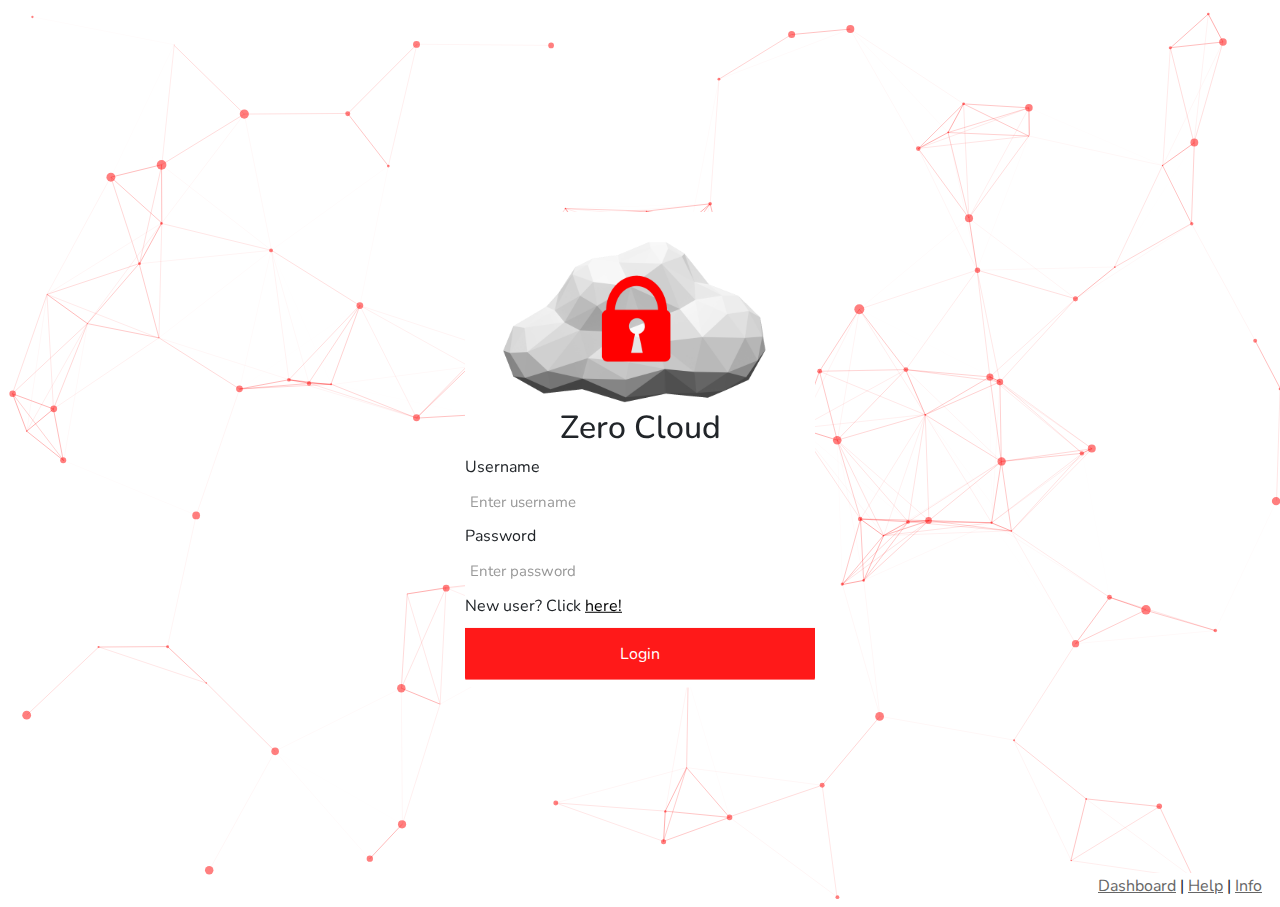
==== commit 2115ba38: "Add files via upload" ====
--- a/index.html
+++ b/index.html
@@ -99,6 +99,7 @@
 	</div>
 
 	<div class="index-footer">
+		<a href="dashboard.html">Dashboard</a> |
 		<a href="FILL-IN-LATER">Help</a> | 
 		<a href="FILL-IN-LATER">Info</a>
 	</div>
